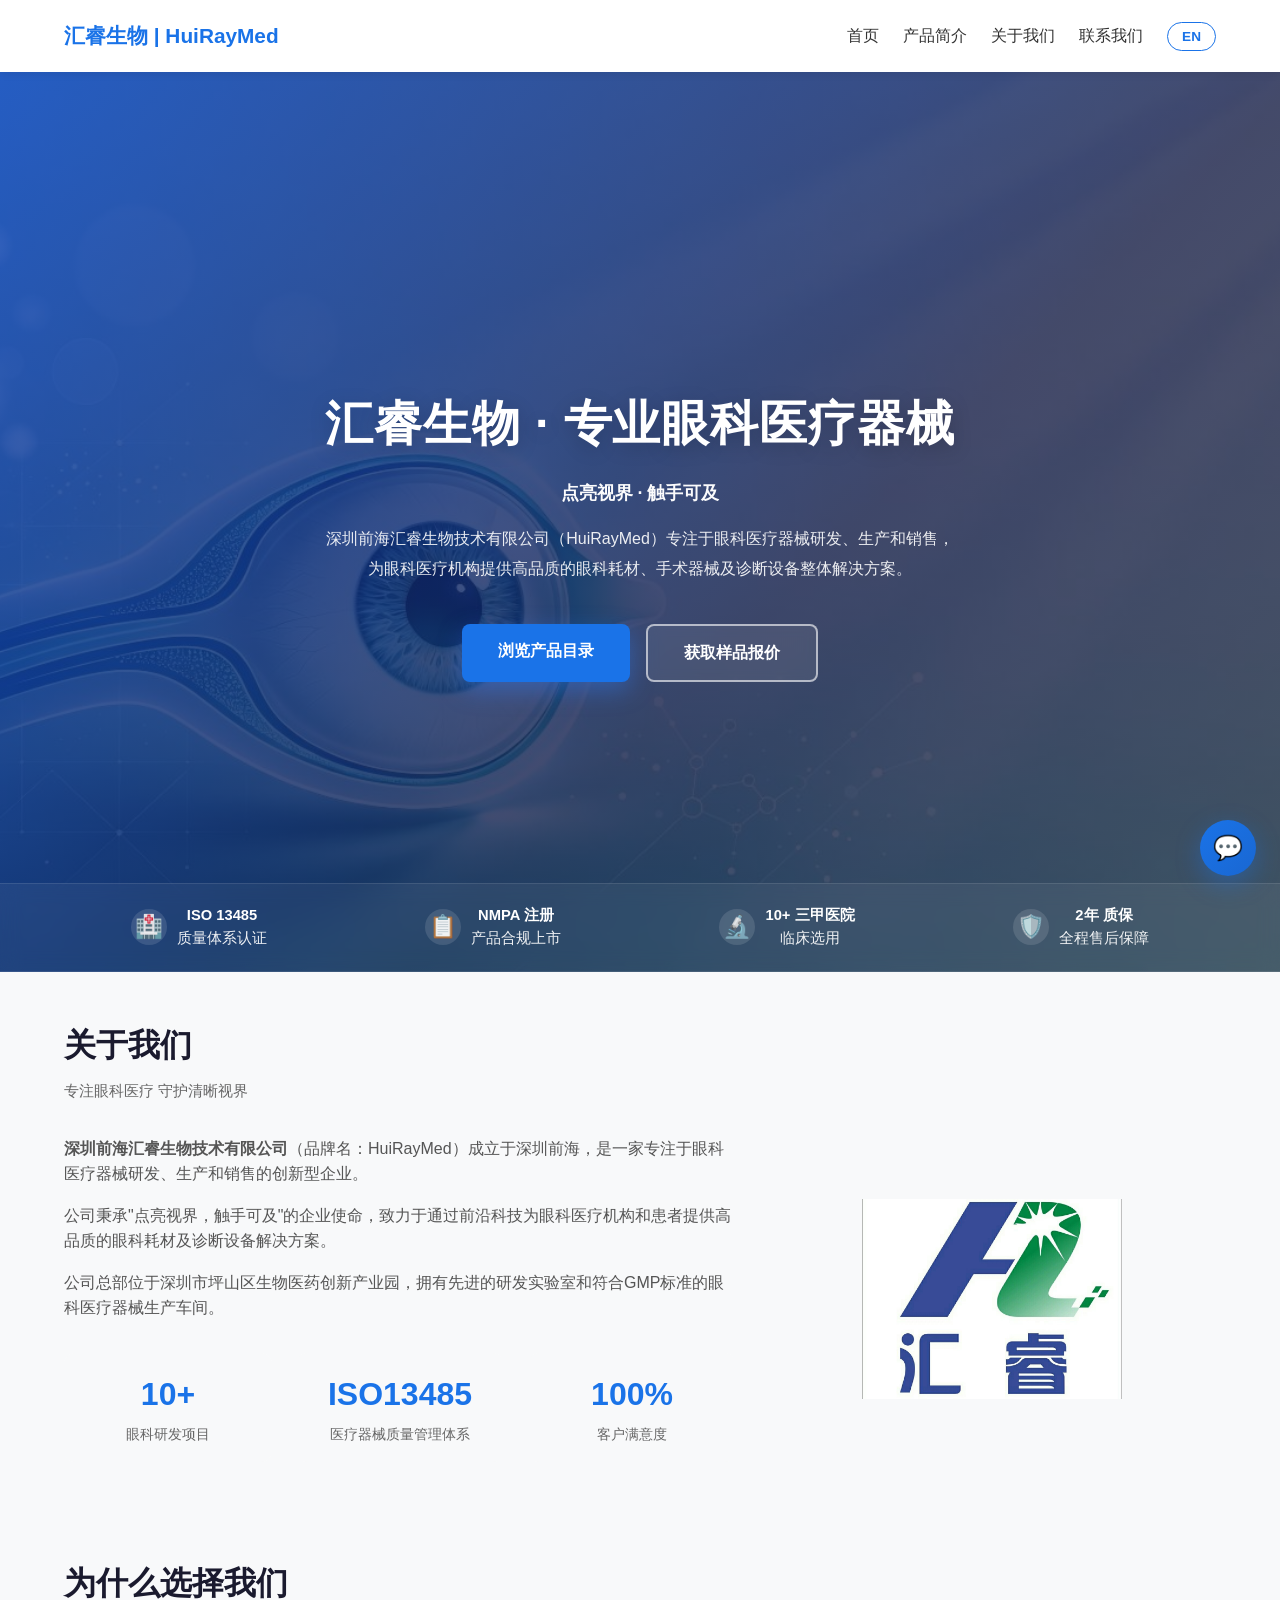
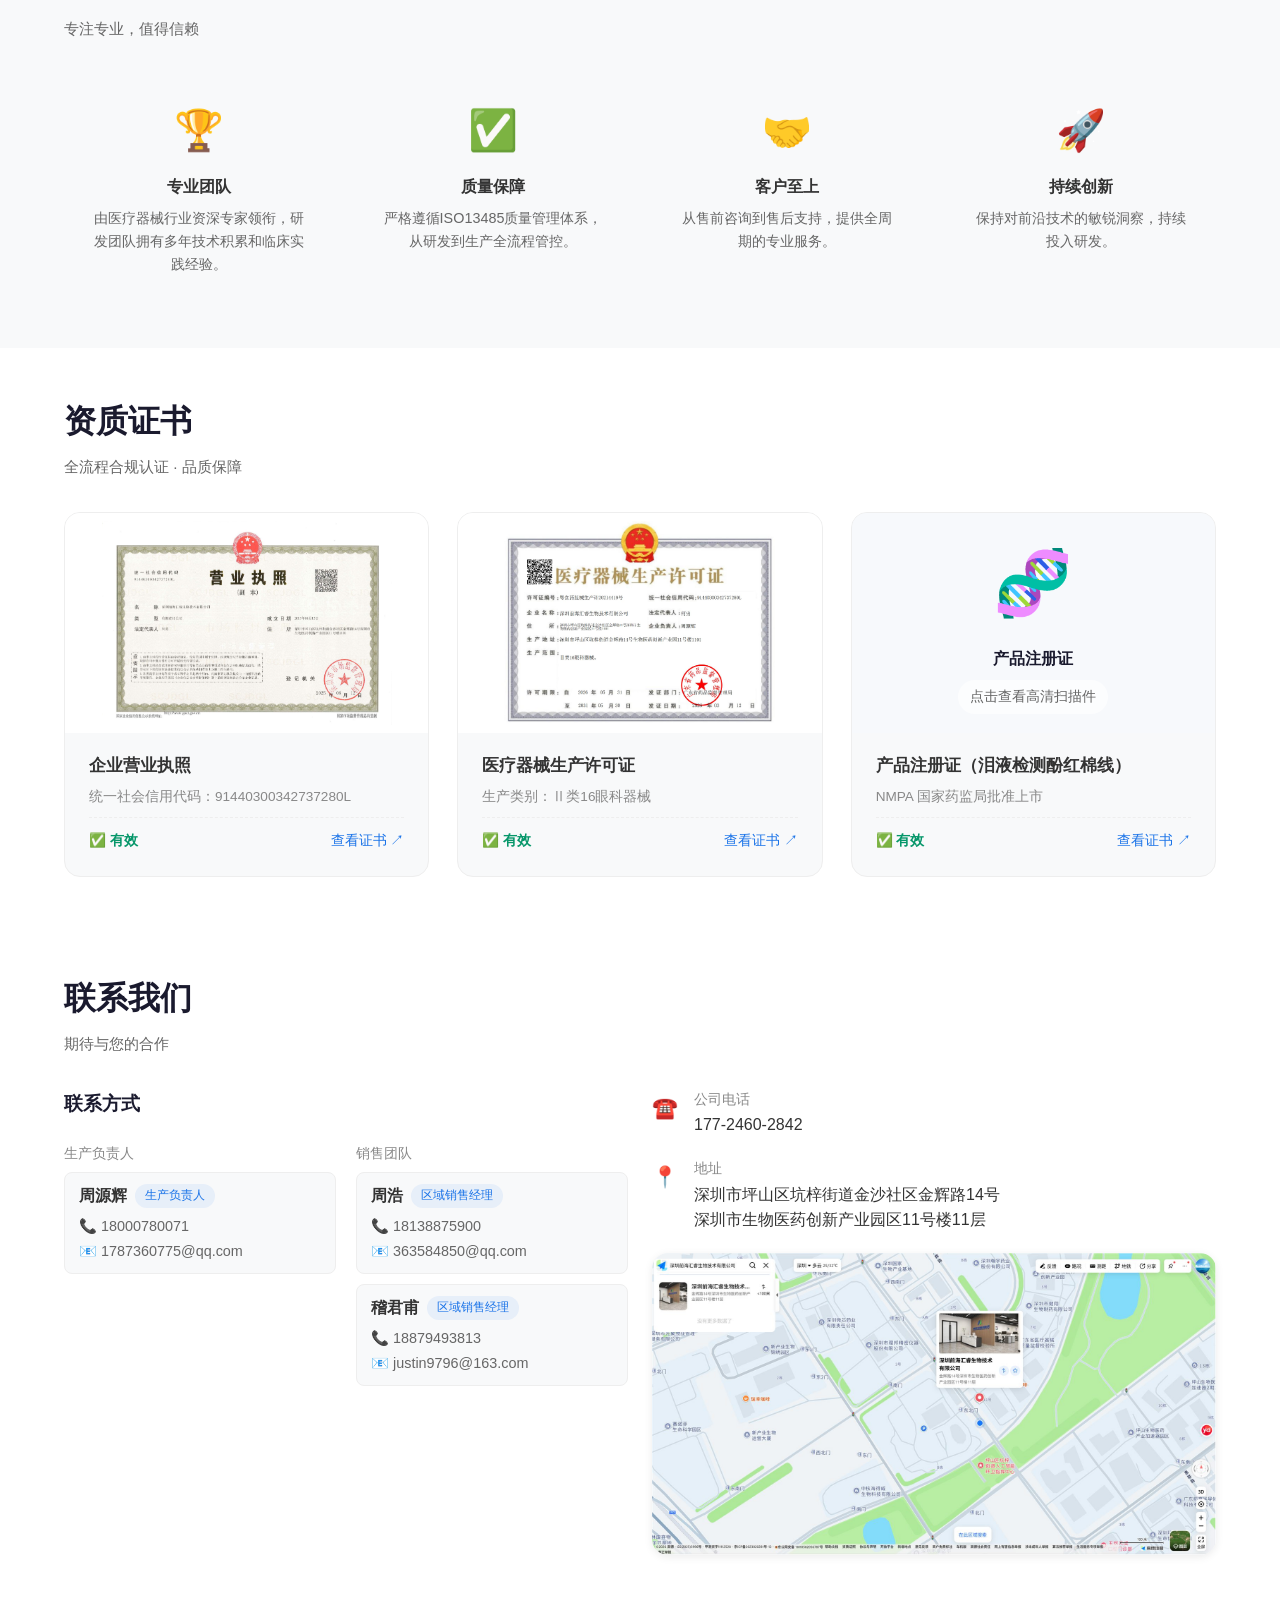
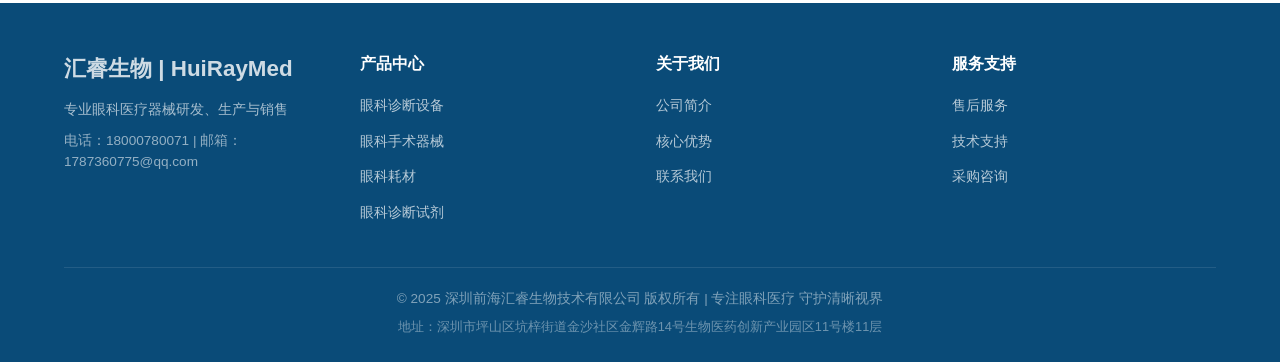
==== index.html @ b02ea342 "security: 资质证书扫描件加防伪水印 - 营业执照、医疗器械生产许可证 JPG 加平铺水印「仅供核验 · huiraymed.com · 再次复印无效」 - 产品注册证 PDF 两页加同样水印" ====
<!DOCTYPE html>
<html lang="zh-CN">
<head>
    <meta charset="UTF-8">
    <meta name="viewport" content="width=device-width, initial-scale=1.0">
    <title>汇睿生物 - 深圳前海汇睿生物技术有限公司 | 眼科医疗器械 | HuiRayMed</title>
    <meta name="description" content="深圳前海汇睿生物技术有限公司（HuiRayMed）专注于眼科医疗器械研发、生产和销售，提供高品质眼科耗材及诊断设备，点亮视界，触手可及。">
    <meta name="keywords" content="汇睿生物,HuiRayMed,眼科医疗器械,眼科耗材,深圳医疗器械,眼科诊断设备,眼科手术器械">
    <meta name="author" content="深圳前海汇睿生物技术有限公司">
    <link rel="canonical" href="https://www.huiraymed.com">
    <link rel="alternate" hreflang="zh" href="https://www.huiraymed.com/">
    <link rel="alternate" hreflang="en" href="https://www.huiraymed.com/?lang=en">
    <link rel="alternate" hreflang="x-default" href="https://www.huiraymed.com/">
    <link rel="icon" href="data:image/svg+xml,<svg xmlns='http://www.w3.org/2000/svg' viewBox='0 0 100 100'><text y='.9em' font-size='90'>👁️</text></svg>" type="image/svg+xml">
    
    <meta property="og:title" content="汇睿生物 - 深圳前海汇睿生物技术有限公司 | 眼科医疗器械">
    <meta property="og:description" content="深圳前海汇睿生物技术有限公司（HuiRayMed）专注于眼科医疗器械研发、生产和销售，提供高品质眼科耗材及诊断设备。">
    <meta property="og:url" content="https://www.huiraymed.com">
    <meta property="og:type" content="website">
    <meta property="og:site_name" content="汇睿生物">
    
    <script type="application/ld+json">
    {
      "@context": "https://schema.org",
      "@type": "Organization",
      "name": "深圳前海汇睿生物技术有限公司",
      "alternateName": "汇睿生物",
      "url": "https://www.huiraymed.com",
      "logo": "https://www.huiraymed.com/logo.png",
      "description": "专注于眼科医疗器械研发、生产和销售的创新型企业",
      "industry": "医疗器械",
      "contactPoint": {
        "@type": "ContactPoint",
        "telephone": "+86-18000780071",
        "email": "1787360775@qq.com",
        "contactType": "客服",
        "availableLanguage": ["中文", "English"]
      },
      "address": {
        "@type": "PostalAddress",
        "streetAddress": "深圳市坪山区坑梓街道金沙社区金辉路14号",
        "addressLocality": "深圳市坪山区",
        "addressRegion": "广东省",
        "postalCode": "518118",
        "addressCountry": "中国"
      }
    }
    </script>
    
    <link rel="stylesheet" href="style.css?v=p11">
</head>
<body>
<header>
    <nav class="nav container">
        <div class="logo">汇睿生物 | HuiRayMed</div>
        <div class="nav-right">
            <ul class="nav-links" id="navLinks">
                <li><a href="#home" data-i18n="nav.home">首页</a></li>
                <li><a href="products.html" data-i18n="nav.products">产品简介</a></li>
                <li><a href="#about" data-i18n="nav.about">关于我们</a></li>
                <li><a href="#contact" data-i18n="nav.contact">联系我们</a></li>
            </ul>
            <button class="lang-switch" id="langSwitch" type="button" aria-label="Switch language">EN</button>
        </div>
        <button class="hamburger" id="hamburger" aria-label="切换导航菜单" data-i18n-attr="aria-label:nav.toggle" aria-expanded="false">
            <span></span><span></span><span></span>
        </button>
    </nav>
</header>

<section class="hero" id="home">
    <div class="container">
        <h1 data-i18n="hero.title">汇睿生物 · 专业眼科医疗器械</h1>
        <p class="slogan" data-i18n="hero.slogan">点亮视界 · 触手可及</p>
        <p class="subtitle" data-i18n-html="hero.subtitle">深圳前海汇睿生物技术有限公司（HuiRayMed）专注于眼科医疗器械研发、生产和销售，<br>为眼科医疗机构提供高品质的眼科耗材、手术器械及诊断设备整体解决方案。</p>
        <div class="btn-group">
            <a href="products.html" class="btn btn-primary" data-i18n="hero.cta.browse">浏览产品目录</a>
            <a href="#contact" class="btn btn-outline" data-i18n="hero.cta.quote">获取样品报价</a>
        </div>
    </div>
    <div class="trust-bar">
        <div class="container">
            <div class="trust-item"><span class="icon">🏥</span><div><strong>ISO 13485</strong><div data-i18n="trust.iso.label">质量体系认证</div></div></div>
            <div class="trust-item"><span class="icon">📋</span><div><strong data-i18n="trust.nmpa.title">NMPA 注册</strong><div data-i18n="trust.nmpa.label">产品合规上市</div></div></div>
            <div class="trust-item"><span class="icon">🔬</span><div><strong data-i18n="trust.hospital.title">10+ 三甲医院</strong><div data-i18n="trust.hospital.label">临床选用</div></div></div>
            <div class="trust-item"><span class="icon">🛡️</span><div><strong data-i18n="trust.warranty.title">2年 质保</strong><div data-i18n="trust.warranty.label">全程售后保障</div></div></div>
        </div>
    </div>
</section>

<section id="about">
    <div class="container">
        <h2 class="section-title" data-i18n="about.title">关于我们</h2>
        <p class="section-subtitle" data-i18n="about.subtitle">专注眼科医疗 守护清晰视界</p>
        <div class="about-grid">
            <div class="about-text">
                <p data-i18n-html="about.p1"><strong>深圳前海汇睿生物技术有限公司</strong>（品牌名：HuiRayMed）成立于深圳前海，是一家专注于眼科医疗器械研发、生产和销售的创新型企业。</p>
                <p data-i18n="about.p2">公司秉承"点亮视界，触手可及"的企业使命，致力于通过前沿科技为眼科医疗机构和患者提供高品质的眼科耗材及诊断设备解决方案。</p>
                <p data-i18n="about.p3">公司总部位于深圳市坪山区生物医药创新产业园，拥有先进的研发实验室和符合GMP标准的眼科医疗器械生产车间。</p>
                <div class="about-highlights">
                    <div class="item"><div class="num">10+</div><div class="label" data-i18n="about.h1">眼科研发项目</div></div>
                    <div class="item"><div class="num">ISO13485</div><div class="label" data-i18n="about.h2">医疗器械质量管理体系</div></div>
                    <div class="item"><div class="num">100%</div><div class="label" data-i18n="about.h3">客户满意度</div></div>
                </div>
            </div>
            <div class="about-image"><img src="images/brand-trademark.jpg" alt="汇睿生物商标"></div>
        </div>
    </div>
</section>

<section id="why">
    <div class="container">
        <h2 class="section-title" data-i18n="why.title">为什么选择我们</h2>
        <p class="section-subtitle" data-i18n="why.subtitle">专注专业，值得信赖</p>
        <div class="why-grid">
            <div class="why-card"><div class="emoji">🏆</div><h4 data-i18n="why.c1.t">专业团队</h4><p data-i18n="why.c1.d">由医疗器械行业资深专家领衔，研发团队拥有多年技术积累和临床实践经验。</p></div>
            <div class="why-card"><div class="emoji">✅</div><h4 data-i18n="why.c2.t">质量保障</h4><p data-i18n="why.c2.d">严格遵循ISO13485质量管理体系，从研发到生产全流程管控。</p></div>
            <div class="why-card"><div class="emoji">🤝</div><h4 data-i18n="why.c3.t">客户至上</h4><p data-i18n="why.c3.d">从售前咨询到售后支持，提供全周期的专业服务。</p></div>
            <div class="why-card"><div class="emoji">🚀</div><h4 data-i18n="why.c4.t">持续创新</h4><p data-i18n="why.c4.d">保持对前沿技术的敏锐洞察，持续投入研发。</p></div>
        </div>
    </div>
</section>

<section id="qualification" class="qualification-section">
    <div class="container">
        <h2 class="section-title" data-i18n="qual.title">资质证书</h2>
        <p class="section-subtitle" data-i18n="qual.subtitle">全流程合规认证 · 品质保障</p>
        <div class="qual-grid" id="qualGrid">
            <div class="qual-card" data-image="images/cert-01-business-license.jpg" data-name="营业执照" data-name-en="Business License" data-no="统一社会信用代码：91440300342737280L" data-date="长期有效">
                <div class="qual-cover">
                    <img src="images/cert-01-business-license.jpg" alt="营业执照扫描件" data-i18n-attr="alt:qual.c1.alt" loading="lazy">
                </div>
                <div class="qual-info">
                    <h4 data-i18n="qual.c1.t">企业营业执照</h4>
                    <div class="qual-no" data-i18n="qual.c1.no">统一社会信用代码：91440300342737280L</div>
                    <div class="qual-meta">
                        <span class="status" data-i18n="qual.status">✅ 有效</span>
                        <span class="preview-btn" data-i18n="qual.preview">查看证书 ↗</span>
                    </div>
                </div>
            </div>

            <div class="qual-card" data-image="images/cert-03-medical-device-license.jpg" data-name="医疗器械生产许可证" data-name-en="Medical Device Production License" data-no="许可证编号：粤深食药监械生产许XXXXXXXX号" data-date="有效期至：2028-XX-XX">
                <div class="qual-cover">
                    <img src="images/cert-03-medical-device-license.jpg" alt="医疗器械生产许可证扫描件" data-i18n-attr="alt:qual.c2.alt" loading="lazy">
                </div>
                <div class="qual-info">
                    <h4 data-i18n="qual.c2.t">医疗器械生产许可证</h4>
                    <div class="qual-no" data-i18n="qual.c2.no">生产类别：Ⅱ类16眼科器械</div>
                    <div class="qual-meta">
                        <span class="status" data-i18n="qual.status">✅ 有效</span>
                        <span class="preview-btn" data-i18n="qual.preview">查看证书 ↗</span>
                    </div>
                </div>
            </div>

            <div class="qual-card" data-image="images/cert-04-product-registration.pdf?v=p12" data-name="医疗器械产品注册证（泪液检测酚红棉线）" data-name-en="Medical Device Product Registration Certificate (Phenol Red Thread for Lacrimal Detection)" data-no="注册证编号：粤械注准202XXXXXXX" data-date="有效期至：2028-XX-XX">
                <div class="qual-cover">
                    <div class="placeholder">
                        <span class="emoji">🧬</span>
                        <div><strong data-i18n="qual.c3.ph">产品注册证</strong></div>
                        <span class="tip" data-i18n="qual.tip">点击查看高清扫描件</span>
                    </div>
                </div>
                <div class="qual-info">
                    <h4 data-i18n="qual.c3.t">产品注册证（泪液检测酚红棉线）</h4>
                    <div class="qual-no" data-i18n="qual.c3.no">NMPA 国家药监局批准上市</div>
                    <div class="qual-meta">
                        <span class="status" data-i18n="qual.status">✅ 有效</span>
                        <span class="preview-btn" data-i18n="qual.preview">查看证书 ↗</span>
                    </div>
                </div>
            </div>

        </div>
    </div>
</section>

<!-- 证书大图预览弹窗 -->
<div class="preview-modal" id="certModal">
    <span class="pm-close" id="certClose">&times;</span>
    <div class="pm-nav pm-prev" id="certPrev">‹</div>
    <div class="pm-nav pm-next" id="certNext">›</div>
    <div class="pm-content">
        <div class="pm-title" id="certTitle" data-i18n="cm.title">资质证书预览</div>
        <div class="pm-image-wrap">
            <img id="certImg" src="" alt="" style="display:none">
            <iframe id="certIframe" src="" style="display:none"></iframe>
            <div class="pm-placeholder" id="certPlaceholder">
                <span class="ph-emoji">📷</span>
                <p><strong data-i18n="cm.noimg">暂无高清扫描件</strong></p>
                <p style="font-size:0.95rem" data-i18n="cm.contact">请联系我们获取完整电子版资质文件</p>
                <span class="ph-tip" data-i18n="cm.phone">📞 180-0078-0071 周经理</span>
            </div>
        </div>
        <div class="pm-counter" id="certCounter">1 / 3</div>
    </div>
</div>

<section id="contact" class="section-alt">
    <div class="container">
        <h2 class="section-title" data-i18n="contact.title">联系我们</h2>
        <p class="section-subtitle" data-i18n="contact.subtitle">期待与您的合作</p>
        <div class="contact-grid">
            <div class="contact-people">
                <h3 data-i18n="contact.info">联系方式</h3>
                <div class="people-groups">
                    <div class="people-group">
                        <div class="group-label" data-i18n="contact.production.lbl">生产负责人</div>
                        <div class="person-list">
                            <div class="person-card">
                                <div class="p-head"><span class="p-name" data-i18n="contact.person.val">周源辉</span><span class="p-pos" data-i18n="contact.production.lbl">生产负责人</span></div>
                                <div class="p-lines"><a href="tel:18000780071">📞 18000780071</a><a href="mailto:1787360775@qq.com">📧 1787360775@qq.com</a></div>
                            </div>
                        </div>
                    </div>
                    <div class="people-group">
                        <div class="group-label" data-i18n="contact.sales.lbl">销售团队</div>
                        <div class="person-list">
                            <div class="person-card">
                                <div class="p-head"><span class="p-name" data-i18n="contact.person2.name">周浩</span><span class="p-pos" data-i18n="contact.person2.pos">区域销售经理</span></div>
                                <div class="p-lines"><a href="tel:18138875900">📞 18138875900</a><a href="mailto:363584850@qq.com">📧 363584850@qq.com</a></div>
                            </div>
                            <div class="person-card">
                                <div class="p-head"><span class="p-name" data-i18n="contact.person3.name">稽君甫</span><span class="p-pos" data-i18n="contact.person3.pos">区域销售经理</span></div>
                                <div class="p-lines"><a href="tel:18879493813">📞 18879493813</a><a href="mailto:justin9796@163.com">📧 justin9796@163.com</a></div>
                            </div>
                        </div>
                    </div>
                </div>
            </div>
            <div class="contact-side">
                <div class="item"><div class="icon">☎️</div><div><div class="label" data-i18n="contact.company.lbl">公司电话</div><div class="value"><a href="tel:17724602842">177-2460-2842</a></div></div></div>
                <div class="item"><div class="icon">📍</div><div><div class="label" data-i18n="contact.addr.lbl">地址</div><div class="value" data-i18n-html="contact.addr.val">深圳市坪山区坑梓街道金沙社区金辉路14号<br>深圳市生物医药创新产业园区11号楼11层</div></div></div>
            <div class="contact-map">
                <a href="https://uri.amap.com/search?keyword=深圳前海汇睿生物技术有限公司" target="_blank" rel="noopener noreferrer" class="contact-map-link">
                    <img src="images/contact-map.jpg" alt="公司位置地图（高德地图）" data-i18n-attr="alt:contact.map.alt" loading="lazy">
                </a>
            </div>
            </div>
        </div>
    </div>
</section>

<footer>
    <div class="container">
        <div class="footer-content">
            <div class="footer-brand">
                <div class="brand">汇睿生物 | HuiRayMed</div>
                <p data-i18n="footer.desc">专业眼科医疗器械研发、生产与销售</p>
                <p class="contact-info" data-i18n="footer.contact">电话：18000780071 | 邮箱：1787360775@qq.com</p>
            </div>
            <div class="footer-links">
                <h4 data-i18n="footer.p.t">产品中心</h4>
                <ul>
                    <li><a href="products.html" data-i18n="footer.p.diag">眼科诊断设备</a></li>
                    <li><a href="products.html" data-i18n="footer.p.surg">眼科手术器械</a></li>
                    <li><a href="products.html" data-i18n="footer.p.cons">眼科耗材</a></li>
                    <li><a href="products.html" data-i18n="footer.p.reag">眼科诊断试剂</a></li>
                </ul>
            </div>
            <div class="footer-links">
                <h4 data-i18n="footer.a.t">关于我们</h4>
                <ul>
                    <li><a href="#about" data-i18n="footer.a.comp">公司简介</a></li>
                    <li><a href="#why" data-i18n="footer.a.adv">核心优势</a></li>
                    <li><a href="#contact" data-i18n="footer.a.cont">联系我们</a></li>
                </ul>
            </div>
            <div class="footer-links">
                <h4 data-i18n="footer.s.t">服务支持</h4>
                <ul>
                    <li><a href="#contact" data-i18n="footer.s.after">售后服务</a></li>
                    <li><a href="#contact" data-i18n="footer.s.tech">技术支持</a></li>
                    <li><a href="#contact" data-i18n="footer.s.purch">采购咨询</a></li>
                </ul>
            </div>
        </div>
        <div class="footer-bottom">
            <p class="copy" data-i18n="footer.copy">&copy; 2025 深圳前海汇睿生物技术有限公司 版权所有 | 专注眼科医疗 守护清晰视界</p>
            <p class="address" data-i18n="footer.addr">地址：深圳市坪山区坑梓街道金沙社区金辉路14号生物医药创新产业园区11号楼11层</p>
        </div>
    </div>
</footer>

<!-- 浮动在线留言窗口 -->
<button class="chat-fab" id="chatFab" type="button" aria-label="在线留言" data-i18n-attr="aria-label:contact.form.title">
    <span aria-hidden="true">💬</span>
</button>
<div class="chat-window" id="chatWindow" role="dialog" aria-label="在线留言" data-i18n-attr="aria-label:contact.form.title">
    <div class="chat-header" id="chatHeader">
        <span class="chat-grip" aria-hidden="true">⠿</span>
        <h3 data-i18n="contact.form.title">在线留言</h3>
        <button class="chat-close" id="chatClose" type="button" aria-label="关闭" data-i18n-attr="aria-label:chat.close">×</button>
    </div>
    <div class="chat-body">
        <form id="contactForm" action="mailto:1787360775@qq.com" method="post" enctype="text/plain">
            <div class="form-group">
                <input type="text" name="name" placeholder="您的姓名" data-i18n-attr="placeholder:contact.form.name" required>
            </div>
            <div class="form-group">
                <input type="tel" name="phone" placeholder="联系电话" data-i18n-attr="placeholder:contact.form.phone" required>
            </div>
            <div class="form-group">
                <input type="email" name="email" placeholder="电子邮箱" data-i18n-attr="placeholder:contact.form.email">
            </div>
            <div class="form-group">
                <input type="text" name="company" placeholder="公司名称" data-i18n-attr="placeholder:contact.form.company">
            </div>
            <div class="form-group">
                <textarea name="message" placeholder="留言内容" data-i18n-attr="placeholder:contact.form.msg" rows="4" required></textarea>
            </div>
            <button type="submit" class="btn btn-primary" data-i18n="contact.form.submit">提交留言</button>
        </form>
        <div id="formTip" class="form-tip" style="margin-top:16px;padding:12px 16px;border-radius:8px;background:#e3f2fd;color:#1565c0;display:none" data-i18n="contact.form.tip">
            💡 提交后请在邮件客户端中点击"发送"完成留言
        </div>
    </div>
</div>

<script src="script.js?v=p12"></script>
</body>
</html>
---- style.css ----
:root {
    --primary-color: #1a73e8;
    --primary-hover: #1557b0;
    --secondary-color: #667eea;
    --accent-color: #764ba2;
    --text-primary: #1a1a2e;
    --text-secondary: #333;
    --text-muted: #555;
    --text-light: #666;
    --text-faint: #888;
    --bg-primary: #f8f9fa;
    --bg-secondary: #fff;
    --border-color: #eee;
    --shadow-sm: 0 2px 8px rgba(0, 0, 0, 0.08);
    --shadow-md: 0 2px 12px rgba(0, 0, 0, 0.06);
    --shadow-lg: 0 8px 24px rgba(0, 0, 0, 0.12);
    --radius-sm: 8px;
    --radius-md: 12px;
    --radius-lg: 16px;
    --r-full: 9999px;
    --ease-out: cubic-bezier(.16,1,.3,1);
    --tr-base: 300ms var(--ease-out);
}

*, *::before, *::after {
    box-sizing: border-box;
    margin: 0;
    padding: 0;
}

html {
    scroll-behavior: smooth;
}

:focus-visible {
    outline: 2px solid var(--primary-color);
    outline-offset: 2px;
}

:focus:not(:focus-visible) {
    outline: none;
}

body {
    font-family: -apple-system, BlinkMacSystemFont, "Segoe UI", "PingFang SC", "Microsoft YaHei", sans-serif;
    color: var(--text-primary);
    background: var(--bg-primary);
    line-height: 1.6;
    padding-top: 72px;
}

a {
    text-decoration: none;
    color: inherit;
}

.container {
    max-width: 1200px;
    margin: 0 auto;
    padding: 0 24px;
}

.btn {
    display: inline-block;
    padding: 12px 24px;
    border-radius: var(--radius-sm);
    font-weight: 500;
    transition: all 0.3s;
    text-align: center;
}

.btn-primary {
    background: var(--primary-color);
    color: #fff;
}

.btn-primary:hover {
    background: var(--primary-hover);
}

.btn-outline {
    border: 2px solid var(--primary-color);
    color: var(--primary-color);
}

.btn-outline:hover {
    background: var(--primary-color);
    color: #fff;
}

.section-title {
    font-size: 2rem;
    margin-bottom: 8px;
}

.section-subtitle {
    color: var(--text-light);
    font-size: 0.95rem;
    margin-bottom: 32px;
}

header {
    position: fixed;
    top: 0;
    left: 0;
    right: 0;
    background: var(--bg-secondary);
    box-shadow: var(--shadow-sm);
    z-index: 100;
}

.nav {
    display: flex;
    justify-content: space-between;
    align-items: center;
    height: 72px;
}

.logo {
    font-size: 1.3rem;
    font-weight: 700;
    color: var(--primary-color);
}

.nav-links {
    display: flex;
    list-style: none;
    gap: 24px;
}

.nav-links a {
    color: var(--text-secondary);
    font-weight: 500;
}

.nav-links a:hover {
    color: var(--primary-color);
}

.hamburger {
    display: none;
    flex-direction: column;
    gap: 4px;
    padding: 8px;
    background: transparent;
    border: none;
    cursor: pointer;
}

.hamburger span {
    width: 24px;
    height: 2px;
    background: var(--text-secondary);
}

.nav-right {
    display: flex;
    align-items: center;
    gap: 24px;
}

.lang-switch {
    background: transparent;
    border: 1.5px solid var(--primary-color);
    color: var(--primary-color);
    padding: 6px 14px;
    border-radius: var(--r-full);
    font-size: 0.85rem;
    font-weight: 600;
    cursor: pointer;
    transition: all var(--tr-base);
    white-space: nowrap;
}

.lang-switch:hover {
    background: var(--primary-color);
    color: #fff;
}

.hero {
    position: relative;
    min-height: 100vh;
    display: flex;
    align-items: center;
    justify-content: center;
    text-align: center;
    padding-top: 72px;
    background: url('products/HR-background.jpg');
    background-size: cover;
    background-position: center;
    background-repeat: no-repeat;
}

.hero::before {
    content: '';
    position: absolute;
    inset: 0;
    background: linear-gradient(135deg, rgba(19, 79, 191, 0.88) 0%, rgba(15, 23, 66, 0.78) 60%, rgba(15, 23, 42, 0.7) 100%);
    z-index: 1;
}

.hero > .container {
    position: relative;
    z-index: 2;
}

.hero h1 {
    font-size: clamp(2rem, 4vw, 3rem);
    font-weight: 800;
    letter-spacing: 0.02em;
    color: #fff;
    margin-bottom: 16px;
    text-shadow: 0 4px 20px rgba(0, 0, 0, 0.18);
}

.hero .slogan {
    font-size: clamp(1rem, 1.4vw, 1.2rem);
    font-weight: 600;
    color: rgba(255, 255, 255, 0.98);
    margin-bottom: 16px;
}

.hero .subtitle {
    color: rgba(255, 255, 255, 0.9);
    margin-bottom: 40px;
    line-height: 1.9;
}

.hero .btn-group {
    display: flex;
    gap: 16px;
    justify-content: center;
}

.hero .btn {
    padding: 14px 36px;
    font-weight: 600;
    border-radius: var(--radius-sm);
}

.hero .btn-primary {
    background: var(--primary-color);
    color: #fff;
    box-shadow: 0 8px 24px rgba(46, 127, 255, 0.4);
    transition: all var(--tr-base);
}

.hero .btn-primary:hover {
    background: #fff;
    color: var(--primary-color);
    transform: translateY(-2px);
    box-shadow: 0 12px 32px rgba(255, 255, 255, 0.25);
}

.hero .btn-outline {
    border: 2px solid rgba(255, 255, 255, 0.6);
    color: #fff;
    background: rgba(255, 255, 255, 0.08);
    backdrop-filter: blur(6px);
    transition: all var(--tr-base);
}

.hero .btn-outline:hover {
    background: rgba(255, 255, 255, 0.2);
    border-color: #fff;
    transform: translateY(-2px);
}

/* 信任徽标条 */
.trust-bar {
    width: 100%;
    background: rgba(255, 255, 255, 0.06);
    backdrop-filter: blur(10px);
    border-top: 1px solid rgba(255, 255, 255, 0.1);
    border-bottom: 1px solid rgba(255, 255, 255, 0.1);
    padding: 20px 0;
    position: absolute;
    bottom: 0;
    left: 0;
    z-index: 3;
}

.trust-bar .container {
    display: grid;
    grid-template-columns: repeat(4, 1fr);
    gap: 24px;
}

.trust-item {
    display: flex;
    align-items: center;
    justify-content: center;
    gap: 10px;
    color: rgba(255, 255, 255, 0.92);
    font-size: 0.92rem;
    font-weight: 500;
}

.trust-item .icon {
    font-size: 1.4rem;
    line-height: 1;
    display: inline-flex;
    align-items: center;
    justify-content: center;
    width: 36px;
    height: 36px;
    border-radius: var(--r-full);
    background: rgba(255, 255, 255, 0.12);
}

.trust-item strong {
    font-weight: 700;
    color: #fff;
}

@media (max-width: 991.98px) {
    .trust-bar {
        position: static;
        margin-top: 48px;
    }
    .trust-bar .container {
        grid-template-columns: repeat(2, 1fr);
    }
}

@media (max-width: 479.98px) {
    .trust-bar .container {
        grid-template-columns: 1fr;
        gap: 12px;
    }
    .trust-item {
        justify-content: flex-start;
    }
}

section {
    padding: 48px 0;
    scroll-margin-top: 72px;
}

.section-alt {
    background: var(--bg-secondary);
}

.about-grid {
    display: grid;
    grid-template-columns: 1.2fr 0.8fr;
    gap: 32px;
    align-items: center;
}

.about-text p {
    margin-bottom: 16px;
    color: var(--text-muted);
}

.about-highlights {
    display: grid;
    grid-template-columns: repeat(3, 1fr);
    gap: 24px;
    margin-top: 32px;
}

.about-highlights .item {
    text-align: center;
    padding: 16px;
    background: var(--bg-primary);
    border-radius: var(--radius-md);
}

.about-highlights .num {
    font-size: 2rem;
    font-weight: 700;
    color: var(--primary-color);
}

.about-highlights .label {
    font-size: 0.85rem;
    color: var(--text-light);
    margin-top: 4px;
}

.about-image {
    display: flex;
    align-items: center;
    justify-content: center;
}

.about-image img {
    max-width: 100%;
    max-height: 200px;
    object-fit: contain;
}

.products-grid {
    display: grid;
    grid-template-columns: repeat(4, 1fr);
    gap: 24px;
}

.product-card {
    background: var(--bg-secondary);
    padding: 24px;
    border-radius: var(--radius-md);
    box-shadow: var(--shadow-md);
    text-align: center;
    transition: all 0.3s ease;
}

.product-card .product-image {
    position: relative;
    width: 100%;
    aspect-ratio: 4 / 3;
    background: linear-gradient(135deg, #eaf2ff 0%, #f6f9ff 100%);
    border-radius: var(--radius-sm);
    overflow: hidden;
    margin-bottom: 20px;
    cursor: pointer;
    display: flex;
    align-items: center;
    justify-content: center;
    font-size: 4rem;
    color: rgba(26, 115, 232, 0.55);
}
.product-card .product-image img {
    position: absolute;
    inset: 0;
    width: 100%;
    height: 100%;
    object-fit: cover;
    display: block;
    transition: transform 0.5s var(--ease-out);
}
.product-card .product-image:hover img {
    transform: scale(1.06);
}
.product-card .product-image .img-fallback {
    position: absolute;
    inset: 0;
    display: flex;
    align-items: center;
    justify-content: center;
}
.product-card .product-image .zoom-hint {
    position: absolute;
    left: 0;
    right: 0;
    bottom: 0;
    padding: 10px 14px;
    font-size: 0.85rem;
    color: #fff;
    background: linear-gradient(0deg, rgba(0,0,0,0.55), rgba(0,0,0,0));
    text-align: center;
    transform: translateY(20%);
    opacity: 0;
    transition: all var(--tr-base);
}
.product-card .product-image:hover .zoom-hint {
    transform: translateY(0);
    opacity: 1;
}

.product-card .icon {
    font-size: 3rem;
    margin-bottom: 16px;
}

.product-card h3 {
    margin-bottom: 8px;
    color: var(--text-secondary);
}

.product-card p {
    font-size: 0.9rem;
    color: var(--text-light);
}

.product-link {
    text-decoration: none;
    color: inherit;
    display: block;
}

.product-link:hover .product-card {
    transform: translateY(-4px);
    box-shadow: var(--shadow-lg);
}

.why-grid {
    display: grid;
    grid-template-columns: repeat(4, 1fr);
    gap: 24px;
}

.why-card {
    text-align: center;
    padding: 24px;
}

.why-card .emoji {
    font-size: 2.5rem;
    margin-bottom: 12px;
}

.why-card h4 {
    margin-bottom: 8px;
    color: var(--text-secondary);
}

.why-card p {
    font-size: 0.9rem;
    color: var(--text-light);
}

.contact-grid {
    display: grid;
    grid-template-columns: 1fr 1fr;
    gap: 24px;
    align-items: flex-start;
}

.contact-people h3 {
    margin-bottom: 24px;
}

.contact-side .item {
    display: flex;
    gap: 16px;
    margin-bottom: 20px;
    align-items: flex-start;
}

.contact-side .item .label {
    font-size: 0.85rem;
    color: var(--text-faint);
    margin-bottom: 2px;
}

.contact-side .item .value {
    font-size: 1rem;
    color: var(--text-secondary);
}

.contact-side .item .icon {
    font-size: 1.3rem;
    flex-shrink: 0;
    margin-top: 2px;
}

/* 人员分组（生产负责人 / 销售团队） */
.people-groups {
    display: grid;
    grid-template-columns: 1fr 1fr;
    gap: 20px;
}

.group-label {
    font-size: 0.85rem;
    color: var(--text-faint);
}
.person-list {
    display: flex;
    flex-direction: column;
    gap: 10px;
    margin-top: 8px;
}

.person-card {
    background: var(--bg-primary);
    border: 1px solid var(--border-color);
    border-radius: var(--radius-sm);
    padding: 10px 14px;
}

.person-card .p-head {
    display: flex;
    align-items: center;
    gap: 8px;
    flex-wrap: wrap;
}

.person-card .p-name {
    font-weight: 600;
    color: var(--text-secondary);
}

.person-card .p-pos {
    font-size: 0.78rem;
    color: var(--primary-color);
    background: rgba(26, 115, 232, 0.08);
    padding: 2px 10px;
    border-radius: var(--r-full);
}

.person-card .p-lines {
    display: flex;
    flex-direction: column;
    gap: 2px;
    margin-top: 6px;
    font-size: 0.9rem;
}

.person-card .p-lines a {
    color: var(--text-light);
    transition: color 0.3s;
}

.person-card .p-lines a:hover {
    color: var(--primary-color);
}

.contact-map {
    border-radius: var(--radius-lg);
    overflow: hidden;
    cursor: pointer;
    box-shadow: var(--shadow-sm);
    transition: transform 0.3s ease, box-shadow 0.3s ease;
}

.contact-map:hover {
    transform: scale(1.02);
    box-shadow: var(--shadow-md);
}

.contact-map a {
    display: block;
    width: 100%;
    height: 100%;
    text-decoration: none;
}

.contact-map img {
    display: block;
    width: 100%;
    height: 100%;
    object-fit: cover;
}

.contact-map-link {
    text-decoration: none;
    color: inherit;
}

footer {
    background: #0a4b78;
    color: rgba(255, 255, 255, 0.8);
    padding: 48px 0 24px;
    text-align: left;
}

footer .footer-content {
    display: grid !important;
    grid-template-columns: repeat(4, 1fr) !important;
    gap: 32px;
    margin-bottom: 32px;
    text-align: left !important;
}

footer .footer-brand .brand {
    font-size: 1.4rem;
    font-weight: 700;
    margin-bottom: 12px;
}

footer .footer-brand p {
    font-size: 0.9rem;
    margin-bottom: 8px;
    opacity: 0.8;
}

footer .footer-brand .contact-info {
    font-size: 0.85rem;
    opacity: 0.7;
}

footer .footer-links h4 {
    font-size: 1rem;
    margin-bottom: 16px;
    color: #fff;
}

footer .footer-links ul {
    list-style: none;
    padding: 0;
    margin: 0;
}

footer .footer-links li {
    margin-bottom: 10px;
}

footer .footer-links a {
    color: rgba(255, 255, 255, 0.7);
    font-size: 0.9rem;
    transition: color 0.3s;
}

footer .footer-links a:hover {
    color: #fff;
}

footer .footer-bottom {
    border-top: 1px solid rgba(255, 255, 255, 0.1);
    padding-top: 20px;
    text-align: center;
}

footer .footer-bottom .copy {
    font-size: 0.85rem;
    opacity: 0.6;
    margin-bottom: 8px;
}

footer .footer-bottom .address {
    font-size: 0.8rem;
    opacity: 0.5;
}

/* ========== 浮动在线留言窗口 ========== */
.chat-fab {
    position: fixed;
    right: 24px;
    bottom: 24px;
    width: 56px;
    height: 56px;
    border: none;
    border-radius: var(--r-full);
    background: linear-gradient(135deg, var(--primary-color) 0%, #1967d2 100%);
    color: #fff;
    font-size: 1.5rem;
    cursor: pointer;
    z-index: 9000;
    box-shadow: 0 8px 24px rgba(26, 115, 232, 0.4);
    display: flex;
    align-items: center;
    justify-content: center;
    transition: all var(--tr-base);
}

.chat-fab:hover {
    transform: translateY(-3px) scale(1.06);
    box-shadow: 0 12px 28px rgba(26, 115, 232, 0.5);
}

.chat-fab.hidden {
    opacity: 0;
    transform: scale(0.4);
    pointer-events: none;
}

.chat-window {
    position: fixed;
    right: 24px;
    bottom: 24px;
    width: 360px;
    max-width: calc(100vw - 32px);
    max-height: min(78vh, 620px);
    background: var(--bg-secondary);
    border-radius: var(--radius-lg);
    box-shadow: 0 24px 64px rgba(0, 0, 0, 0.28);
    z-index: 9000;
    overflow: hidden;
    display: none;
    flex-direction: column;
}

.chat-window.open {
    display: flex;
    animation: chatIn 0.28s var(--ease-out);
}

@keyframes chatIn {
    from { opacity: 0; transform: translateY(16px) scale(0.96); }
    to { opacity: 1; transform: translateY(0) scale(1); }
}

.chat-window.dragging {
    animation: none;
    box-shadow: 0 32px 72px rgba(0, 0, 0, 0.34);
}

.chat-header {
    display: flex;
    align-items: center;
    gap: 10px;
    padding: 14px 16px;
    background: linear-gradient(135deg, var(--primary-color) 0%, #1967d2 100%);
    color: #fff;
    cursor: move;
    user-select: none;
    touch-action: none;
    flex-shrink: 0;
}

.chat-header .chat-grip {
    opacity: 0.6;
    font-size: 0.95rem;
    letter-spacing: -1px;
}

.chat-header h3 {
    flex: 1;
    font-size: 1rem;
    font-weight: 600;
}

.chat-close {
    width: 28px;
    height: 28px;
    flex-shrink: 0;
    border: none;
    border-radius: var(--r-full);
    background: rgba(255, 255, 255, 0.16);
    color: #fff;
    font-size: 1.1rem;
    line-height: 1;
    cursor: pointer;
    transition: background var(--tr-base);
}

.chat-close:hover {
    background: rgba(255, 255, 255, 0.32);
}

.chat-body {
    padding: 18px 18px 20px;
    overflow-y: auto;
}

.chat-body .form-group {
    margin-bottom: 14px;
}

.chat-body input,
.chat-body textarea {
    width: 100%;
    padding: 10px 14px;
    border: 1px solid var(--border-color);
    border-radius: var(--radius-sm);
    font-size: 0.92rem;
    transition: border-color 0.3s;
}

.chat-body input:focus,
.chat-body textarea:focus {
    border-color: var(--primary-color);
    outline: none;
}

.chat-body textarea {
    resize: vertical;
    min-height: 84px;
}

.chat-body .btn {
    width: 100%;
    border: none;
    cursor: pointer;
}

@media (max-width: 575.98px) {
    .chat-fab {
        right: 16px;
        bottom: 16px;
    }
    .chat-window {
        right: 16px;
        bottom: 16px;
    }
    .people-groups {
        grid-template-columns: 1fr;
    }
}

.header-row {
    display: flex;
    justify-content: space-between;
    align-items: center;
    margin-bottom: 32px;
    flex-wrap: wrap;
    gap: 16px;
}

.search-bar {
    display: flex;
    justify-content: flex-end;
    gap: 8px;
}

.search-bar input {
    flex: 1;
    max-width: 280px;
    padding: 10px 14px;
    border: 2px solid var(--border-color);
    border-radius: var(--radius-md);
    font-size: 0.9rem;
    transition: border-color 0.3s;
}

.search-bar input:focus {
    border-color: var(--primary-color);
    outline: none;
}

.search-bar button {
    padding: 10px 16px;
    background: var(--primary-color);
    color: #fff;
    border: none;
    border-radius: var(--radius-md);
    font-size: 1rem;
    cursor: pointer;
    transition: background 0.3s;
}

.search-bar button:hover {
    background: var(--secondary-color);
}

.category-tabs {
    display: flex;
    gap: 12px;
    flex-wrap: wrap;
}

.category-tabs .tab {
    padding: 10px 24px;
    border: 2px solid var(--border-color);
    background: var(--bg-secondary);
    border-radius: 32px;
    cursor: pointer;
    transition: all 0.3s;
    font-size: 0.95rem;
    color: var(--text-secondary);
}

.category-tabs .tab:hover {
    border-color: var(--primary-color);
    color: var(--primary-color);
}

.category-tabs .tab.active {
    background: var(--primary-color);
    border-color: var(--primary-color);
    color: #fff;
}

@media (max-width: 768px) {
    .nav-links {
        display: none;
        flex-direction: column;
        position: absolute;
        top: 72px;
        left: 0;
        right: 0;
        background: var(--bg-secondary);
        padding: 16px 24px;
        border-bottom: 1px solid var(--border-color);
        gap: 16px;
    }

    .nav-links.open {
        display: flex;
    }

    .hamburger {
        display: flex;
    }

    .about-grid,
    .contact-grid {
        grid-template-columns: 1fr;
    }

    .about-highlights {
        grid-template-columns: 1fr;
    }

    .products-grid,
    .why-grid {
        grid-template-columns: repeat(2, 1fr);
    }

    footer .footer-content {
        grid-template-columns: repeat(2, 1fr);
        gap: 24px;
    }

    .category-tabs {
        justify-content: center;
    }

    .category-tabs .tab {
        padding: 8px 16px;
        font-size: 0.85rem;
    }

    .hero .btn-group {
        flex-direction: column;
        align-items: center;
    }

    .btn {
        width: 100%;
        max-width: 280px;
        text-align: center;
    }
}

.toast-container {
    position: fixed;
    top: 100px;
    left: 50%;
    transform: translateX(-50%);
    z-index: 9999;
    display: flex;
    flex-direction: column;
    gap: 12px;
    pointer-events: none;
}

.toast {
    padding: 14px 24px;
    border-radius: 10px;
    color: #fff;
    font-size: 0.95rem;
    box-shadow: 0 8px 24px rgba(0, 0, 0, 0.18);
    display: flex;
    align-items: center;
    gap: 10px;
    min-width: 280px;
    max-width: 480px;
    animation: toastIn 0.35s ease-out;
    pointer-events: auto;
}

.toast.success {
    background: linear-gradient(135deg, #43a047 0%, #2e7d32 100%);
}

.toast.error {
    background: linear-gradient(135deg, #e53935 0%, #c62828 100%);
}

.toast.info {
    background: linear-gradient(135deg, #1976d2 0%, #1565c0 100%);
}

.toast.warning {
    background: linear-gradient(135deg, #fb8c00 0%, #ef6c00 100%);
}

@keyframes toastIn {
    from {
        opacity: 0;
        transform: translateY(-24px);
    }
    to {
        opacity: 1;
        transform: translateY(0);
    }
}

@keyframes toastOut {
    from {
        opacity: 1;
        transform: translateY(0);
    }
    to {
        opacity: 0;
        transform: translateY(-16px);
    }
}

.toast.leaving {
    animation: toastOut 0.3s ease-in forwards;
}

.form-tip {
    line-height: 1.6;
}

/* ========== 资质证书墙 ========== */
.qualification-section {
    background: var(--bg-secondary);
}

.qual-grid {
    display: grid;
    grid-template-columns: repeat(3, 1fr);
    gap: 28px;
}

.qual-card {
    background: var(--bg-primary);
    border-radius: var(--radius-lg);
    overflow: hidden;
    transition: all var(--tr-base);
    cursor: pointer;
    border: 1px solid var(--border-color);
}

.qual-card:hover {
    transform: translateY(-6px);
    box-shadow: 0 20px 48px rgba(26, 115, 232, 0.15);
    border-color: var(--primary-color);
}

.qual-card .qual-cover {
    height: 220px;
    background: #f7f9fc;
    display: flex;
    align-items: center;
    justify-content: center;
    position: relative;
    overflow: hidden;
}

.qual-card .qual-cover .placeholder {
    text-align: center;
    padding: 24px;
}

.qual-card .qual-cover .placeholder .emoji {
    font-size: 4rem;
    display: block;
    margin-bottom: 12px;
}

.qual-card .qual-cover .placeholder .tip {
    color: var(--text-light);
    font-size: 0.85rem;
    background: rgba(255, 255, 255, 0.7);
    padding: 6px 12px;
    border-radius: var(--r-full);
    display: inline-block;
    margin-top: 8px;
}

.qual-card .qual-cover img {
    width: 100%;
    height: 100%;
    object-fit: contain;
    background: #fff;
    padding: 8px;
    transition: transform var(--tr-base);
}

.qual-card:hover .qual-cover img {
    transform: scale(1.04);
}

.qual-card .qual-info {
    padding: 20px 24px 24px;
}

.qual-card .qual-info h4 {
    font-size: 1.05rem;
    color: var(--text-secondary);
    margin-bottom: 6px;
    font-weight: 600;
}

.qual-card .qual-info .qual-no {
    font-size: 0.85rem;
    color: var(--text-faint);
    margin-bottom: 10px;
}

.qual-card .qual-info .qual-meta {
    display: flex;
    justify-content: space-between;
    align-items: center;
    font-size: 0.85rem;
    color: var(--text-light);
    padding-top: 12px;
    border-top: 1px dashed var(--border-color);
}

.qual-card .qual-info .qual-meta .status {
    display: inline-flex;
    align-items: center;
    gap: 4px;
    color: #059669;
    font-weight: 600;
}

.qual-card .qual-info .qual-meta .preview-btn {
    color: var(--primary-color);
    font-weight: 500;
    display: inline-flex;
    align-items: center;
    gap: 4px;
}

/* 通用大图预览弹窗（证书+产品共用） */
.preview-modal {
    display: none;
    position: fixed;
    inset: 0;
    background: rgba(10, 15, 30, 0.92);
    z-index: 10000;
    justify-content: center;
    align-items: center;
    padding: 24px;
    backdrop-filter: blur(8px);
}

.preview-modal.active {
    display: flex;
}

.preview-modal .pm-close {
    position: absolute;
    top: 24px;
    right: 28px;
    font-size: 2.2rem;
    color: #fff;
    cursor: pointer;
    line-height: 1;
    opacity: 0.8;
    transition: opacity var(--tr-base);
}

.preview-modal .pm-close:hover {
    opacity: 1;
}

.preview-modal .pm-nav {
    position: absolute;
    top: 50%;
    transform: translateY(-50%);
    width: 48px;
    height: 48px;
    border-radius: var(--r-full);
    background: rgba(255, 255, 255, 0.1);
    color: #fff;
    font-size: 1.4rem;
    display: inline-flex;
    align-items: center;
    justify-content: center;
    cursor: pointer;
    transition: all var(--tr-base);
    user-select: none;
}

.preview-modal .pm-nav:hover {
    background: rgba(255, 255, 255, 0.22);
}

.preview-modal .pm-prev { left: 24px; }
.preview-modal .pm-next { right: 24px; }

.preview-modal .pm-content {
    max-width: 1100px;
    width: 100%;
    max-height: 90vh;
    display: flex;
    flex-direction: column;
    gap: 16px;
}

.preview-modal .pm-title {
    color: #fff;
    font-size: 1.2rem;
    font-weight: 600;
    text-align: center;
}

.preview-modal .pm-image-wrap {
    background: #fff;
    border-radius: var(--radius-md);
    overflow: hidden;
    flex: 1;
    display: flex;
    align-items: center;
    justify-content: center;
    min-height: 400px;
    position: relative;
}

.preview-modal .pm-image-wrap img {
    max-width: 100%;
    max-height: 75vh;
    object-fit: contain;
    display: block;
}

.preview-modal .pm-image-wrap iframe {
    width: 100%;
    height: 75vh;
    border: 0;
    background: #f6f8fa;
    display: block;
}

.preview-modal .pm-image-wrap .pm-placeholder {
    padding: 80px 60px;
    text-align: center;
    color: var(--text-light);
}

.preview-modal .pm-image-wrap .pm-placeholder .ph-emoji {
    font-size: 6rem;
    display: block;
    margin-bottom: 20px;
}

.preview-modal .pm-image-wrap .pm-placeholder p {
    font-size: 1.1rem;
    margin-bottom: 8px;
    color: var(--text-secondary);
}

.preview-modal .pm-image-wrap .pm-placeholder .ph-tip {
    background: var(--primary-color);
    color: #fff;
    display: inline-block;
    padding: 8px 20px;
    border-radius: var(--r-full);
    margin-top: 20px;
    font-size: 0.9rem;
}

.preview-modal .pm-counter {
    color: rgba(255, 255, 255, 0.6);
    font-size: 0.9rem;
    text-align: center;
}

@media (max-width: 991.98px) {
    .qual-grid { grid-template-columns: repeat(2, 1fr); }
}

@media (max-width: 575.98px) {
    .qual-grid { grid-template-columns: 1fr; }
    .preview-modal .pm-prev { left: 8px; width: 40px; height: 40px; font-size: 1.1rem; }
    .preview-modal .pm-next { right: 8px; width: 40px; height: 40px; font-size: 1.1rem; }
    .preview-modal .pm-close { top: 16px; right: 20px; }
}

/* ========== 产品详情 Tab 弹窗 ========== */
.product-modal {
    display: none;
    position: fixed;
    inset: 0;
    background: rgba(10, 15, 30, 0.82);
    z-index: 9999;
    justify-content: center;
    align-items: center;
    padding: 40px 24px;
    overflow-y: auto;
    backdrop-filter: blur(6px);
}

.product-modal.active {
    display: flex;
}

.product-modal .pm-close {
    position: absolute;
    top: 16px;
    right: 16px;
    width: 40px;
    height: 40px;
    border-radius: var(--r-full);
    background: rgba(255, 255, 255, 0.15);
    color: #fff;
    font-size: 1.6rem;
    display: inline-flex;
    align-items: center;
    justify-content: center;
    cursor: pointer;
    z-index: 5;
    transition: all var(--tr-base);
}

.product-modal .pm-close:hover {
    background: rgba(255, 255, 255, 0.28);
    transform: rotate(90deg);
}

.product-modal .p-card {
    width: 100%;
    max-width: 960px;
    margin: auto;
    background: #fff;
    border-radius: var(--radius-lg);
    overflow: hidden;
    box-shadow: 0 40px 80px rgba(0, 0, 0, 0.3);
}

.product-modal .p-header {
    padding: 32px 40px 0;
}

.product-modal .p-name {
    font-size: 1.6rem;
    color: var(--text-secondary);
    font-weight: 700;
    margin-bottom: 6px;
}

.product-modal .p-subname {
    font-size: 0.95rem;
    color: var(--text-light);
    letter-spacing: 0.02em;
}

.product-modal .p-tabs {
    display: flex;
    gap: 4px;
    padding: 0 40px;
    margin-top: 24px;
    border-bottom: 2px solid var(--border-color);
}

.product-modal .p-tab {
    padding: 12px 20px;
    background: none;
    border: none;
    cursor: pointer;
    font-size: 0.95rem;
    color: var(--text-light);
    font-weight: 500;
    position: relative;
    bottom: -2px;
    transition: all var(--tr-base);
}

.product-modal .p-tab::after {
    content: '';
    position: absolute;
    left: 10%;
    right: 10%;
    bottom: -2px;
    height: 2px;
    background: var(--primary-color);
    transform: scaleX(0);
    transform-origin: center;
    transition: transform var(--tr-base);
}

.product-modal .p-tab.active {
    color: var(--primary-color);
    font-weight: 600;
}

.product-modal .p-tab.active::after {
    transform: scaleX(1);
}

.product-modal .p-tab:hover:not(.active) {
    color: var(--text-secondary);
}

.product-modal .p-tab-content {
    padding: 28px 40px 40px;
}

.product-modal .p-tab-panel {
    display: none;
    animation: fadeSlideIn 0.3s var(--ease-out);
}

.product-modal .p-tab-panel.active {
    display: block;
}

@keyframes fadeSlideIn {
    from { opacity: 0; transform: translateY(8px); }
    to { opacity: 1; transform: translateY(0); }
}

.product-modal .p-photo {
    width: 100%;
    height: 340px;
    border-radius: var(--radius-md);
    background: linear-gradient(135deg, #f0f7ff 0%, #e0ecff 100%);
    display: flex;
    align-items: center;
    justify-content: center;
    font-size: 7rem;
    position: relative;
    overflow: hidden;
}

.product-modal .p-photo img {
    width: 100%;
    height: 100%;
    object-fit: contain;
}

.product-modal .p-photo .no-photo {
    text-align: center;
    color: var(--text-light);
    font-size: 0.9rem;
    margin-top: 16px;
}

.product-modal .p-photo .no-photo span {
    display: block;
    font-size: 5rem;
    margin-bottom: 16px;
}

.product-modal .p-specs-table {
    width: 100%;
    border-collapse: collapse;
    margin-top: 8px;
}

.product-modal .p-specs-table th,
.product-modal .p-specs-table td {
    padding: 14px 16px;
    text-align: left;
    border-bottom: 1px solid var(--border-color);
    font-size: 0.95rem;
}

.product-modal .p-specs-table th {
    width: 30%;
    color: var(--text-light);
    font-weight: 500;
    background: var(--bg-primary);
}

.product-modal .p-specs-table td {
    color: var(--text-secondary);
    font-weight: 500;
}

.product-modal .p-desc {
    color: var(--text-muted);
    line-height: 1.9;
    font-size: 0.98rem;
    margin-bottom: 24px;
}

.product-modal .p-dl-list {
    display: grid;
    grid-template-columns: repeat(2, 1fr);
    gap: 16px;
}

.product-modal .p-dl-item {
    background: var(--bg-primary);
    padding: 18px 20px;
    border-radius: var(--radius-md);
    display: flex;
    align-items: flex-start;
    gap: 14px;
    transition: all var(--tr-base);
    cursor: pointer;
    text-decoration: none;
    color: inherit;
}

.product-modal .p-dl-item:hover {
    background: #eef5ff;
    transform: translateY(-2px);
}

.product-modal .p-dl-item .dl-icon {
    font-size: 1.8rem;
    flex-shrink: 0;
}

.product-modal .p-dl-item h5 {
    font-size: 1rem;
    color: var(--text-secondary);
    margin-bottom: 4px;
}

.product-modal .p-dl-item p {
    font-size: 0.82rem;
    color: var(--text-faint);
}

.product-modal .p-clinic {
    display: grid;
    grid-template-columns: repeat(2, 1fr);
    gap: 20px;
}

.product-modal .p-clinic-item {
    padding: 20px;
    border-radius: var(--radius-md);
    background: linear-gradient(135deg, var(--bg-primary) 0%, #f1f7ff 100%);
    border-left: 4px solid var(--primary-color);
}

.product-modal .p-clinic-item .ci-label {
    font-size: 0.85rem;
    color: var(--primary-color);
    font-weight: 600;
    margin-bottom: 6px;
    text-transform: uppercase;
    letter-spacing: 0.03em;
}

.product-modal .p-clinic-item .ci-content {
    font-size: 0.95rem;
    color: var(--text-secondary);
    line-height: 1.7;
}

.product-modal .p-footer {
    padding: 20px 40px 32px;
    border-top: 1px solid var(--border-color);
    display: flex;
    justify-content: space-between;
    align-items: center;
    gap: 16px;
    flex-wrap: wrap;
}

.product-modal .p-footer .pf-left {
    display: flex;
    align-items: center;
    gap: 10px;
    color: var(--text-light);
    font-size: 0.9rem;
}

.product-modal .p-footer .pf-left .dot {
    color: #10b981;
}

.product-modal .p-footer .inquiry-btn {
    background: linear-gradient(135deg, var(--primary-color) 0%, #1967d2 100%);
    color: #fff;
    padding: 14px 32px;
    border-radius: var(--r-full);
    font-weight: 600;
    cursor: pointer;
    border: none;
    font-size: 1rem;
    display: inline-flex;
    align-items: center;
    gap: 8px;
    transition: all var(--tr-base);
    box-shadow: 0 8px 20px rgba(26, 115, 232, 0.35);
    text-decoration: none;
}

.product-modal .p-footer .inquiry-btn:hover {
    transform: translateY(-2px);
    box-shadow: 0 12px 28px rgba(26, 115, 232, 0.45);
}

@media (max-width: 767.98px) {
    .product-modal { padding: 20px 12px; }
    .product-modal .p-header { padding: 24px 20px 0; }
    .product-modal .p-tabs { padding: 0 20px; overflow-x: auto; flex-wrap: nowrap; }
    .product-modal .p-tab { flex-shrink: 0; }
    .product-modal .p-tab-content { padding: 24px 20px 28px; }
    .product-modal .p-footer { padding: 20px; flex-direction: column; align-items: stretch; text-align: center; }
    .product-modal .p-footer .pf-left { justify-content: center; }
    .product-modal .p-footer .inquiry-btn { justify-content: center; }
    .product-modal .p-photo { height: 240px; font-size: 5rem; }
    .product-modal .p-dl-list, .product-modal .p-clinic { grid-template-columns: 1fr; }
    .product-modal .p-name { font-size: 1.3rem; }
}
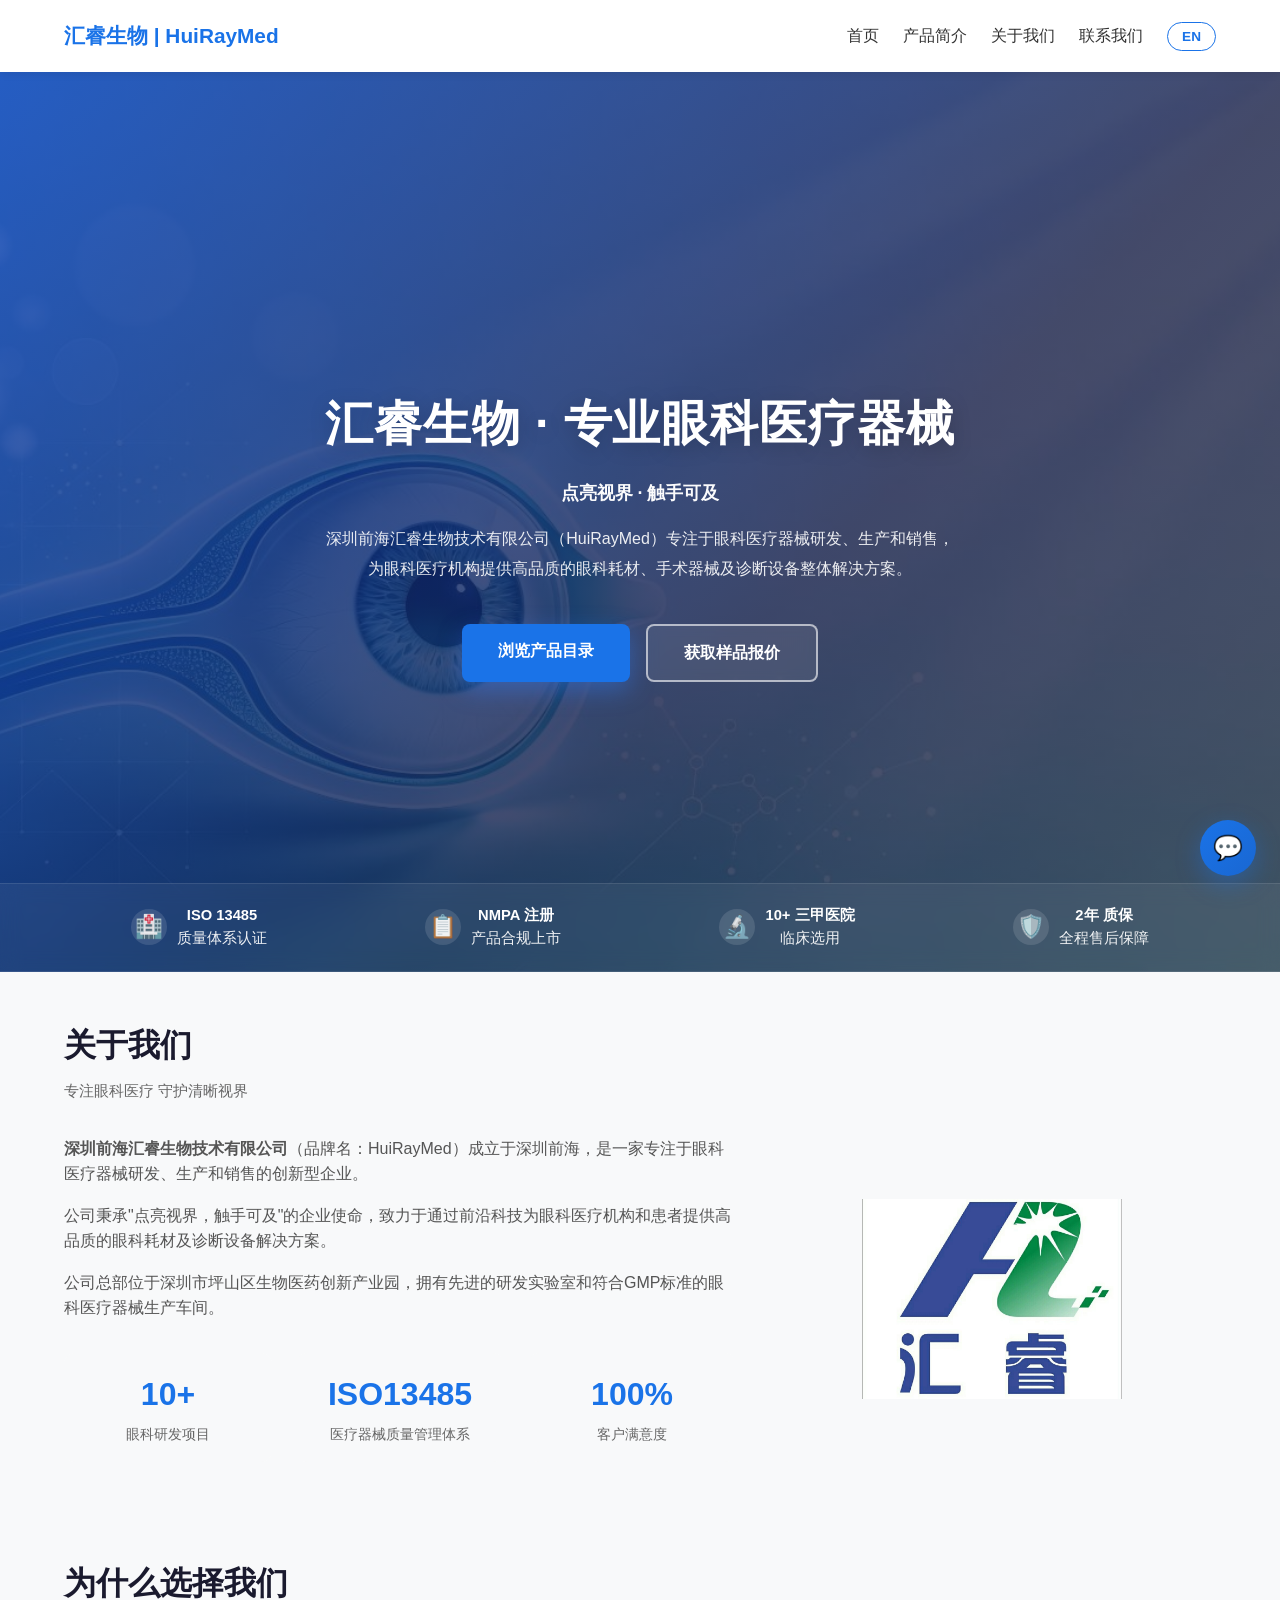
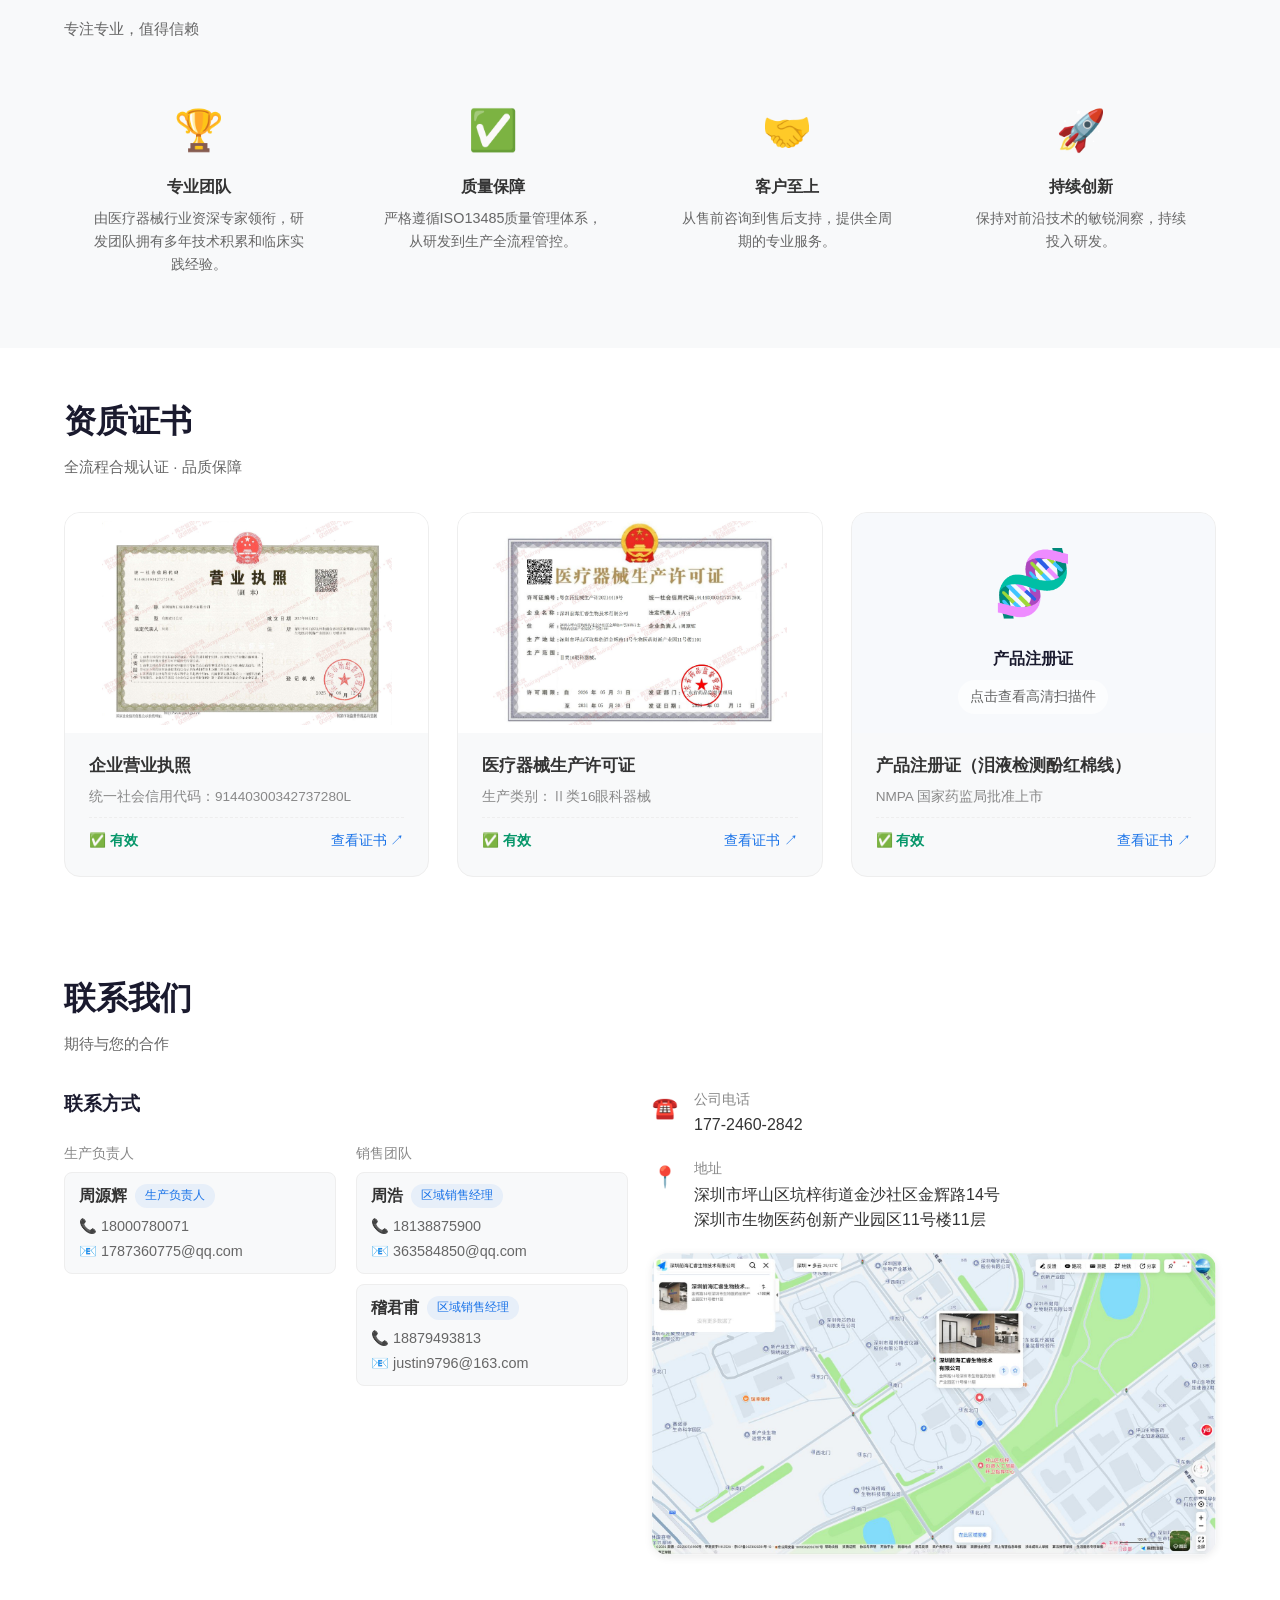
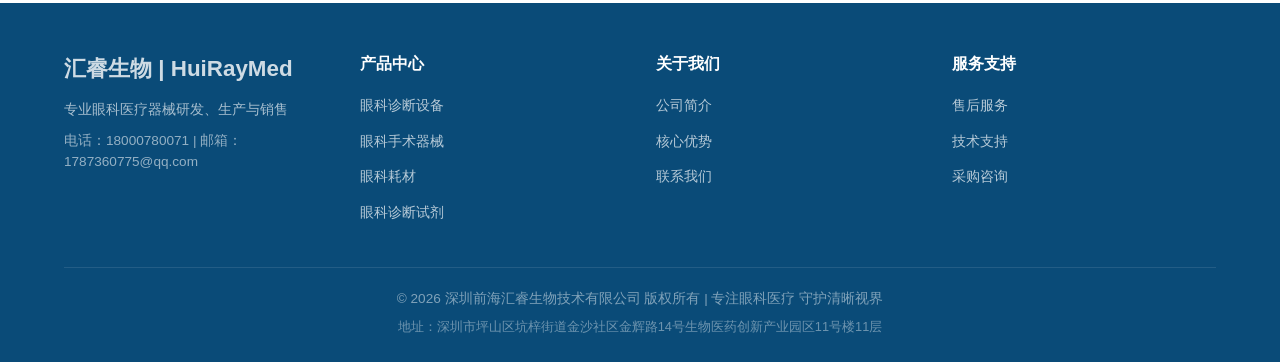
==== commit bd032dd0: "feat: 迁移安全头至 Cloudflare Pages 配置并优化产品页体验 批次3 - 安全头迁移： - 新增 _headers（X-Frame-Options/XSS/Content-Type" ====
--- a/index.html
+++ b/index.html
@@ -18,6 +18,10 @@
     <meta property="og:url" content="https://www.huiraymed.com">
     <meta property="og:type" content="website">
     <meta property="og:site_name" content="汇睿生物">
+    <meta property="og:image" content="https://www.huiraymed.com/images/brand-trademark.jpg">
+    <meta property="og:image:alt" content="汇睿生物 HuiRayMed 品牌商标">
+    <meta name="twitter:card" content="summary_large_image">
+    <meta name="twitter:image" content="https://www.huiraymed.com/images/brand-trademark.jpg">
     
     <script type="application/ld+json">
     {
@@ -26,7 +30,7 @@
       "name": "深圳前海汇睿生物技术有限公司",
       "alternateName": "汇睿生物",
       "url": "https://www.huiraymed.com",
-      "logo": "https://www.huiraymed.com/logo.png",
+      "logo": "https://www.huiraymed.com/images/brand-trademark.jpg",
       "description": "专注于眼科医疗器械研发、生产和销售的创新型企业",
       "industry": "医疗器械",
       "contactPoint": {
@@ -140,7 +144,7 @@
                 </div>
             </div>
 
-            <div class="qual-card" data-image="images/cert-03-medical-device-license.jpg" data-name="医疗器械生产许可证" data-name-en="Medical Device Production License" data-no="许可证编号：粤深食药监械生产许XXXXXXXX号" data-date="有效期至：2028-XX-XX">
+            <div class="qual-card" data-image="images/cert-03-medical-device-license.jpg" data-name="医疗器械生产许可证" data-name-en="Medical Device Production License" data-no="许可证编号：粤食药监械生产许20214419号">
                 <div class="qual-cover">
                     <img src="images/cert-03-medical-device-license.jpg" alt="医疗器械生产许可证扫描件" data-i18n-attr="alt:qual.c2.alt" loading="lazy">
                 </div>
@@ -154,7 +158,7 @@
                 </div>
             </div>
 
-            <div class="qual-card" data-image="images/cert-04-product-registration.pdf?v=p12" data-name="医疗器械产品注册证（泪液检测酚红棉线）" data-name-en="Medical Device Product Registration Certificate (Phenol Red Thread for Lacrimal Detection)" data-no="注册证编号：粤械注准202XXXXXXX" data-date="有效期至：2028-XX-XX">
+            <div class="qual-card" data-image="images/cert-04-product-registration.pdf?v=p12" data-name="医疗器械产品注册证（泪液检测酚红棉线）" data-name-en="Medical Device Product Registration Certificate (Phenol Red Thread for Lacrimal Detection)" data-no="注册证编号：粤械注准20252160803">
                 <div class="qual-cover">
                     <div class="placeholder">
                         <span class="emoji">🧬</span>
@@ -254,11 +258,11 @@
                 <h4 data-i18n="footer.p.t">产品中心</h4>
                 <ul>
                     <li><a href="products.html" data-i18n="footer.p.diag">眼科诊断设备</a></li>
-                    <li><a href="products.html" data-i18n="footer.p.surg">眼科手术器械</a></li>
-                    <li><a href="products.html" data-i18n="footer.p.cons">眼科耗材</a></li>
+                    <li><a href="products.html?cat=surgical" data-i18n="footer.p.surg">眼科手术器械</a></li>
+                    <li><a href="products.html?cat=consumables" data-i18n="footer.p.cons">眼科耗材</a></li>
                     <li><a href="products.html" data-i18n="footer.p.reag">眼科诊断试剂</a></li>
                 </ul>
-            </div>
+                </div>
             <div class="footer-links">
                 <h4 data-i18n="footer.a.t">关于我们</h4>
                 <ul>
@@ -277,7 +281,7 @@
             </div>
         </div>
         <div class="footer-bottom">
-            <p class="copy" data-i18n="footer.copy">&copy; 2025 深圳前海汇睿生物技术有限公司 版权所有 | 专注眼科医疗 守护清晰视界</p>
+            <p class="copy" data-i18n="footer.copy">&copy; 2026 深圳前海汇睿生物技术有限公司 版权所有 | 专注眼科医疗 守护清晰视界</p>
             <p class="address" data-i18n="footer.addr">地址：深圳市坪山区坑梓街道金沙社区金辉路14号生物医药创新产业园区11号楼11层</p>
         </div>
     </div>
@@ -318,6 +322,6 @@
     </div>
 </div>
 
-<script src="script.js?v=p12"></script>
+<script src="script.js?v=p14"></script>
 </body>
 </html>
--- a/style.css
+++ b/style.css
@@ -398,6 +398,24 @@
     gap: 24px;
 }
 
+.no-results {
+    grid-column: 1 / -1;
+    text-align: center;
+    padding: 48px 16px;
+    color: var(--text-muted, #6b7280);
+}
+
+.no-results .emoji {
+    font-size: 2.5rem;
+    display: block;
+    margin-bottom: 12px;
+}
+
+.no-results p {
+    margin: 0;
+    font-size: 1rem;
+}
+
 .product-card {
     background: var(--bg-secondary);
     padding: 24px;
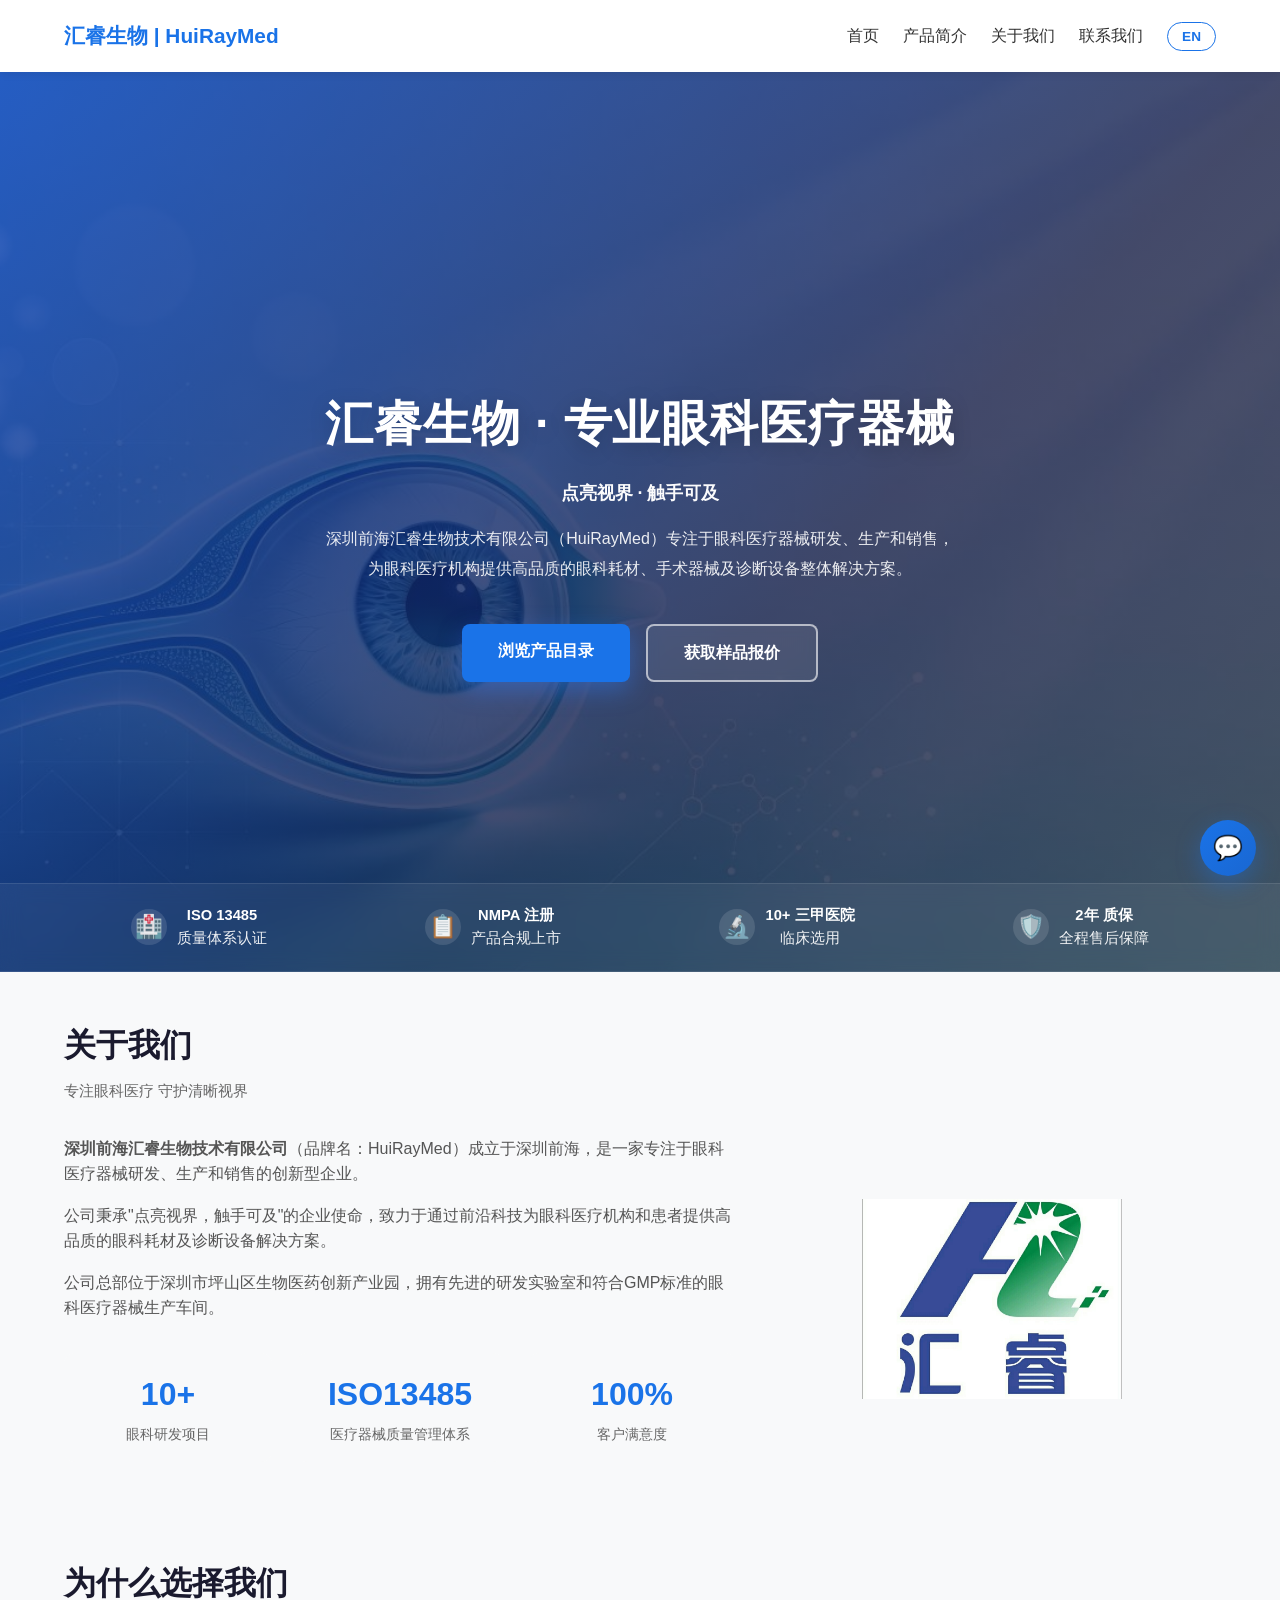
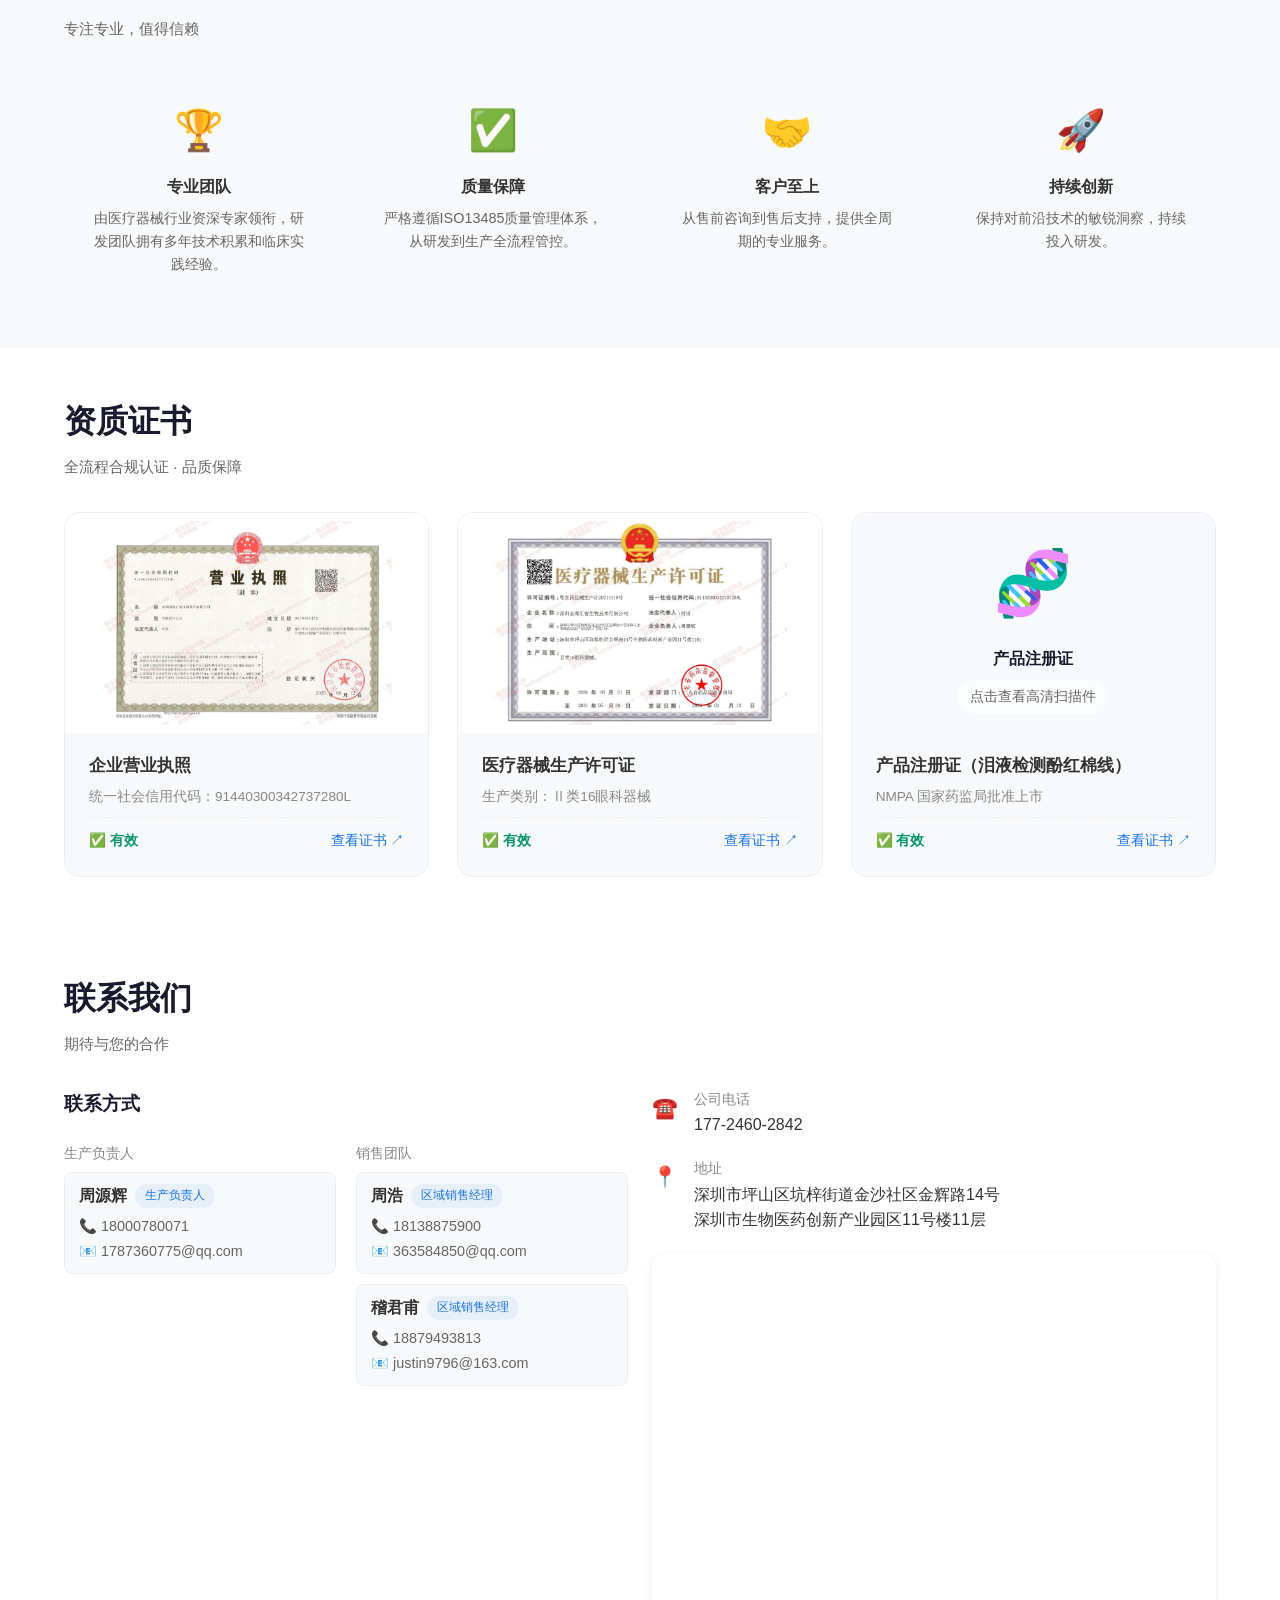
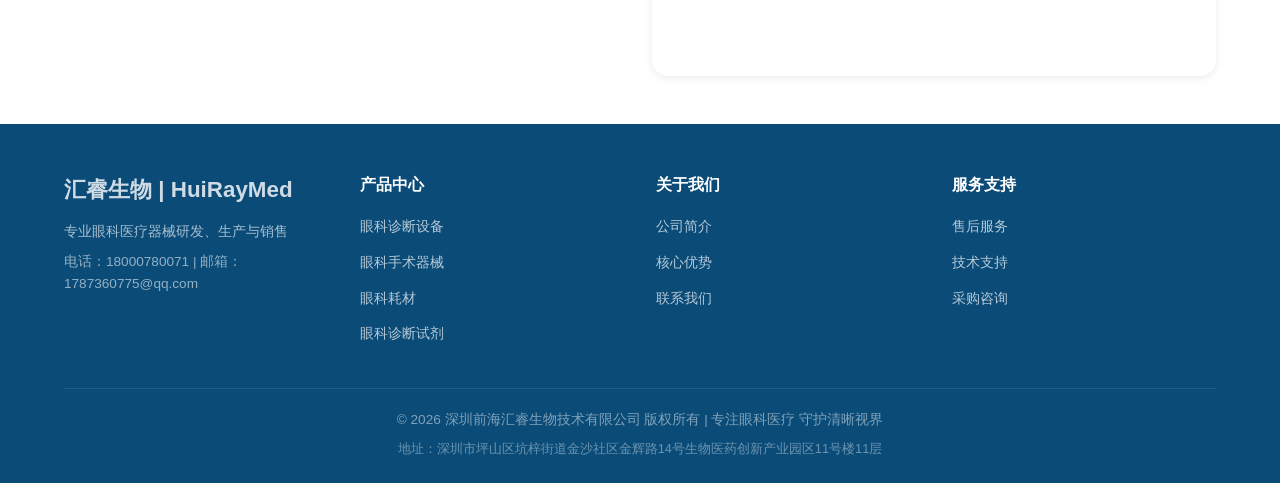
==== commit be7c2127: "feat: 地图卡片改为高德交互式嵌入地图 - 静态地图图片替换为高德 URI marker iframe（可缩放平移+导航） - 坐标来源：环评报告金辉路14号生物医药创新产业园 (114.4107" ====
--- a/index.html
+++ b/index.html
@@ -51,7 +51,7 @@
     }
     </script>
     
-    <link rel="stylesheet" href="style.css?v=p11">
+    <link rel="stylesheet" href="style.css?v=p14">
 </head>
 <body>
 <header>
@@ -237,9 +237,7 @@
                 <div class="item"><div class="icon">☎️</div><div><div class="label" data-i18n="contact.company.lbl">公司电话</div><div class="value"><a href="tel:17724602842">177-2460-2842</a></div></div></div>
                 <div class="item"><div class="icon">📍</div><div><div class="label" data-i18n="contact.addr.lbl">地址</div><div class="value" data-i18n-html="contact.addr.val">深圳市坪山区坑梓街道金沙社区金辉路14号<br>深圳市生物医药创新产业园区11号楼11层</div></div></div>
             <div class="contact-map">
-                <a href="https://uri.amap.com/search?keyword=深圳前海汇睿生物技术有限公司" target="_blank" rel="noopener noreferrer" class="contact-map-link">
-                    <img src="images/contact-map.jpg" alt="公司位置地图（高德地图）" data-i18n-attr="alt:contact.map.alt" loading="lazy">
-                </a>
+                <iframe src="https://uri.amap.com/marker?position=114.410758,22.742821&name=%E6%B1%87%E7%9D%BF%E7%94%9F%E7%89%A9%20HuiRayMed&src=huiraymed&coordinate=gcj02&callnative=1" title="公司位置地图（高德地图）" data-i18n-attr="title:contact.map.alt" loading="lazy" referrerpolicy="no-referrer"></iframe>
             </div>
             </div>
         </div>
@@ -300,19 +298,24 @@
     <div class="chat-body">
         <form id="contactForm" action="mailto:1787360775@qq.com" method="post" enctype="text/plain">
             <div class="form-group">
-                <input type="text" name="name" placeholder="您的姓名" data-i18n-attr="placeholder:contact.form.name" required>
-            </div>
-            <div class="form-group">
-                <input type="tel" name="phone" placeholder="联系电话" data-i18n-attr="placeholder:contact.form.phone" required>
-            </div>
-            <div class="form-group">
-                <input type="email" name="email" placeholder="电子邮箱" data-i18n-attr="placeholder:contact.form.email">
-            </div>
-            <div class="form-group">
-                <input type="text" name="company" placeholder="公司名称" data-i18n-attr="placeholder:contact.form.company">
-            </div>
-            <div class="form-group">
-                <textarea name="message" placeholder="留言内容" data-i18n-attr="placeholder:contact.form.msg" rows="4" required></textarea>
+                <label for="formName" class="sr-only" data-i18n="contact.form.name">您的姓名</label>
+                <input type="text" id="formName" name="name" placeholder="您的姓名" data-i18n-attr="placeholder:contact.form.name" required>
+            </div>
+            <div class="form-group">
+                <label for="formPhone" class="sr-only" data-i18n="contact.form.phone">联系电话</label>
+                <input type="tel" id="formPhone" name="phone" placeholder="联系电话" data-i18n-attr="placeholder:contact.form.phone" required>
+            </div>
+            <div class="form-group">
+                <label for="formEmail" class="sr-only" data-i18n="contact.form.email">电子邮箱</label>
+                <input type="email" id="formEmail" name="email" placeholder="电子邮箱" data-i18n-attr="placeholder:contact.form.email">
+            </div>
+            <div class="form-group">
+                <label for="formCompany" class="sr-only" data-i18n="contact.form.company">公司名称</label>
+                <input type="text" id="formCompany" name="company" placeholder="公司名称" data-i18n-attr="placeholder:contact.form.company">
+            </div>
+            <div class="form-group">
+                <label for="formMessage" class="sr-only" data-i18n="contact.form.msg">留言内容</label>
+                <textarea id="formMessage" name="message" placeholder="留言内容" data-i18n-attr="placeholder:contact.form.msg" rows="4" required></textarea>
             </div>
             <button type="submit" class="btn btn-primary" data-i18n="contact.form.submit">提交留言</button>
         </form>
@@ -322,6 +325,6 @@
     </div>
 </div>
 
-<script src="script.js?v=p14"></script>
+<script src="script.js?v=p15"></script>
 </body>
 </html>
--- a/style.css
+++ b/style.css
@@ -28,6 +28,18 @@
     padding: 0;
 }
 
+.sr-only {
+    position: absolute;
+    width: 1px;
+    height: 1px;
+    padding: 0;
+    margin: -1px;
+    overflow: hidden;
+    clip: rect(0, 0, 0, 0);
+    white-space: nowrap;
+    border: 0;
+}
+
 html {
     scroll-behavior: smooth;
 }
@@ -630,33 +642,16 @@
 .contact-map {
     border-radius: var(--radius-lg);
     overflow: hidden;
-    cursor: pointer;
     box-shadow: var(--shadow-sm);
-    transition: transform 0.3s ease, box-shadow 0.3s ease;
-}
-
-.contact-map:hover {
-    transform: scale(1.02);
-    box-shadow: var(--shadow-md);
-}
-
-.contact-map a {
+    min-height: 260px;
+    aspect-ratio: 4 / 3;
+}
+
+.contact-map iframe {
     display: block;
     width: 100%;
     height: 100%;
-    text-decoration: none;
-}
-
-.contact-map img {
-    display: block;
-    width: 100%;
-    height: 100%;
-    object-fit: cover;
-}
-
-.contact-map-link {
-    text-decoration: none;
-    color: inherit;
+    border: 0;
 }
 
 footer {
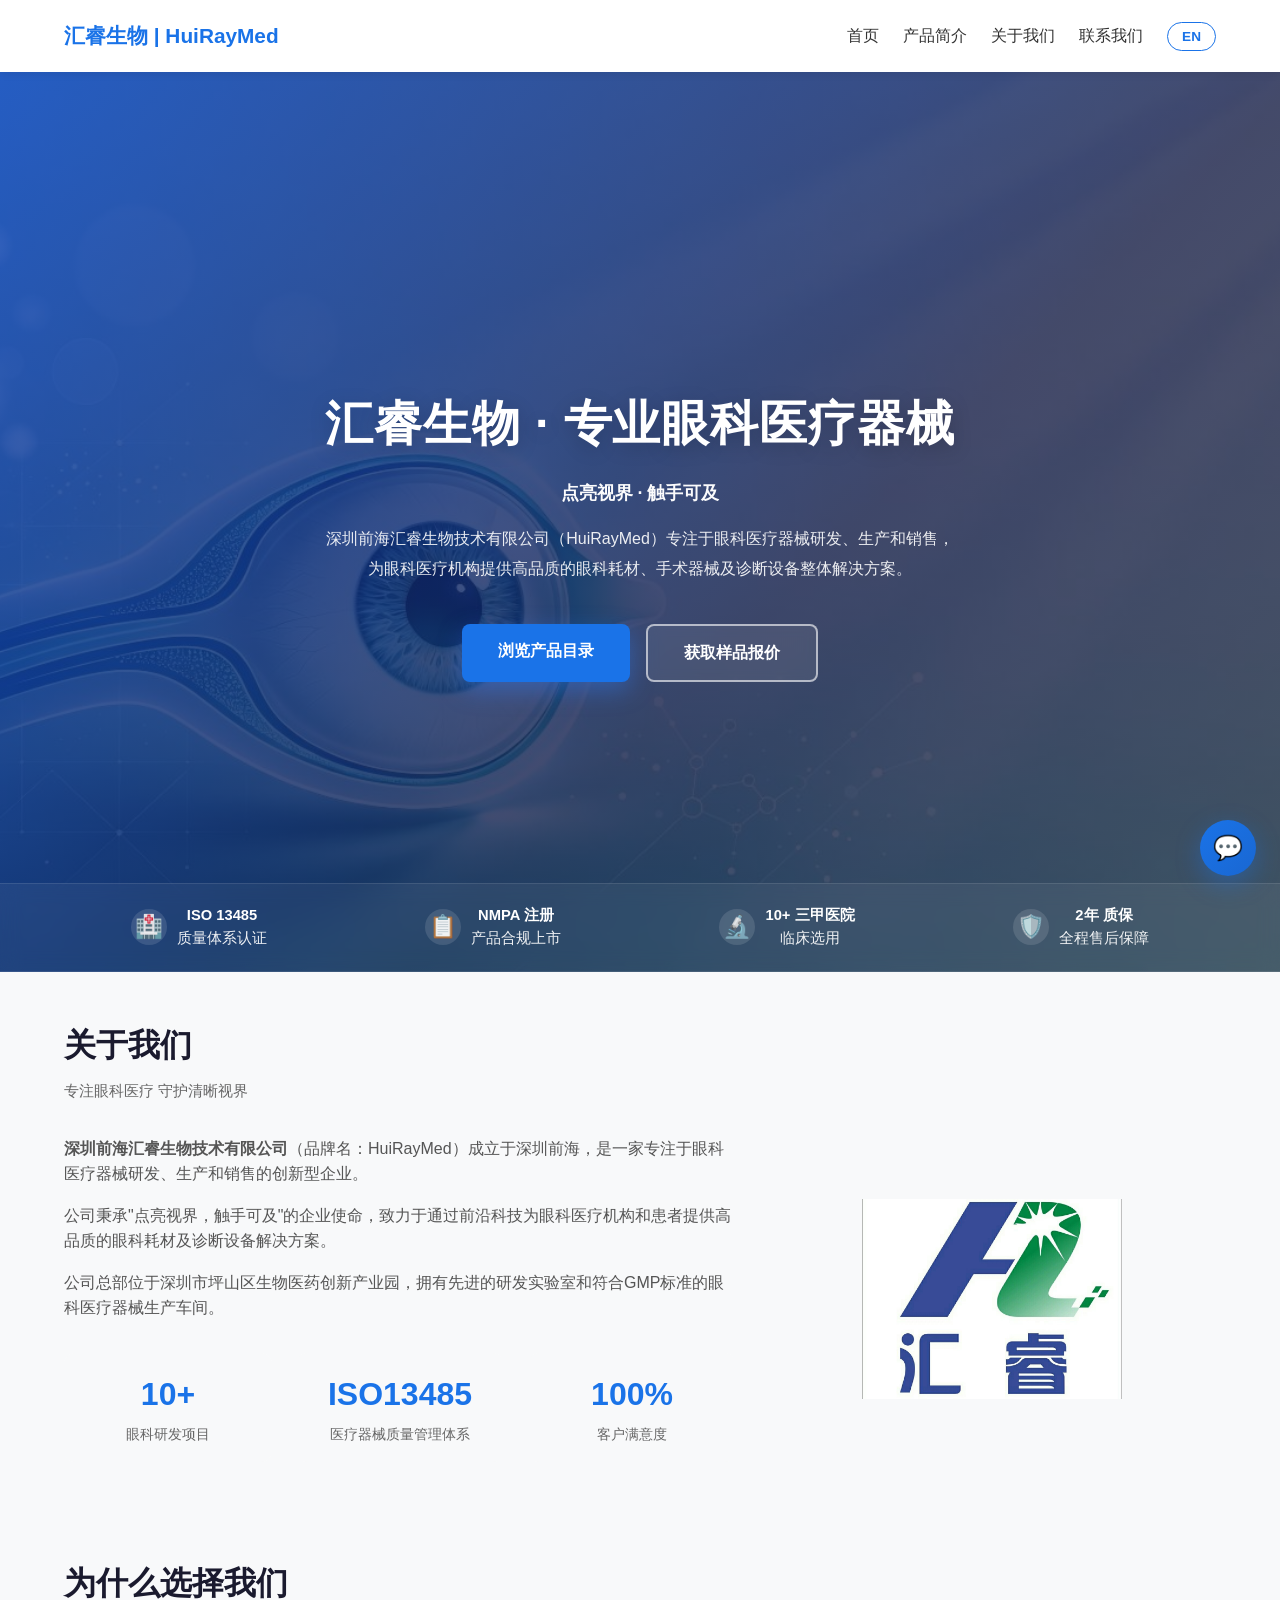
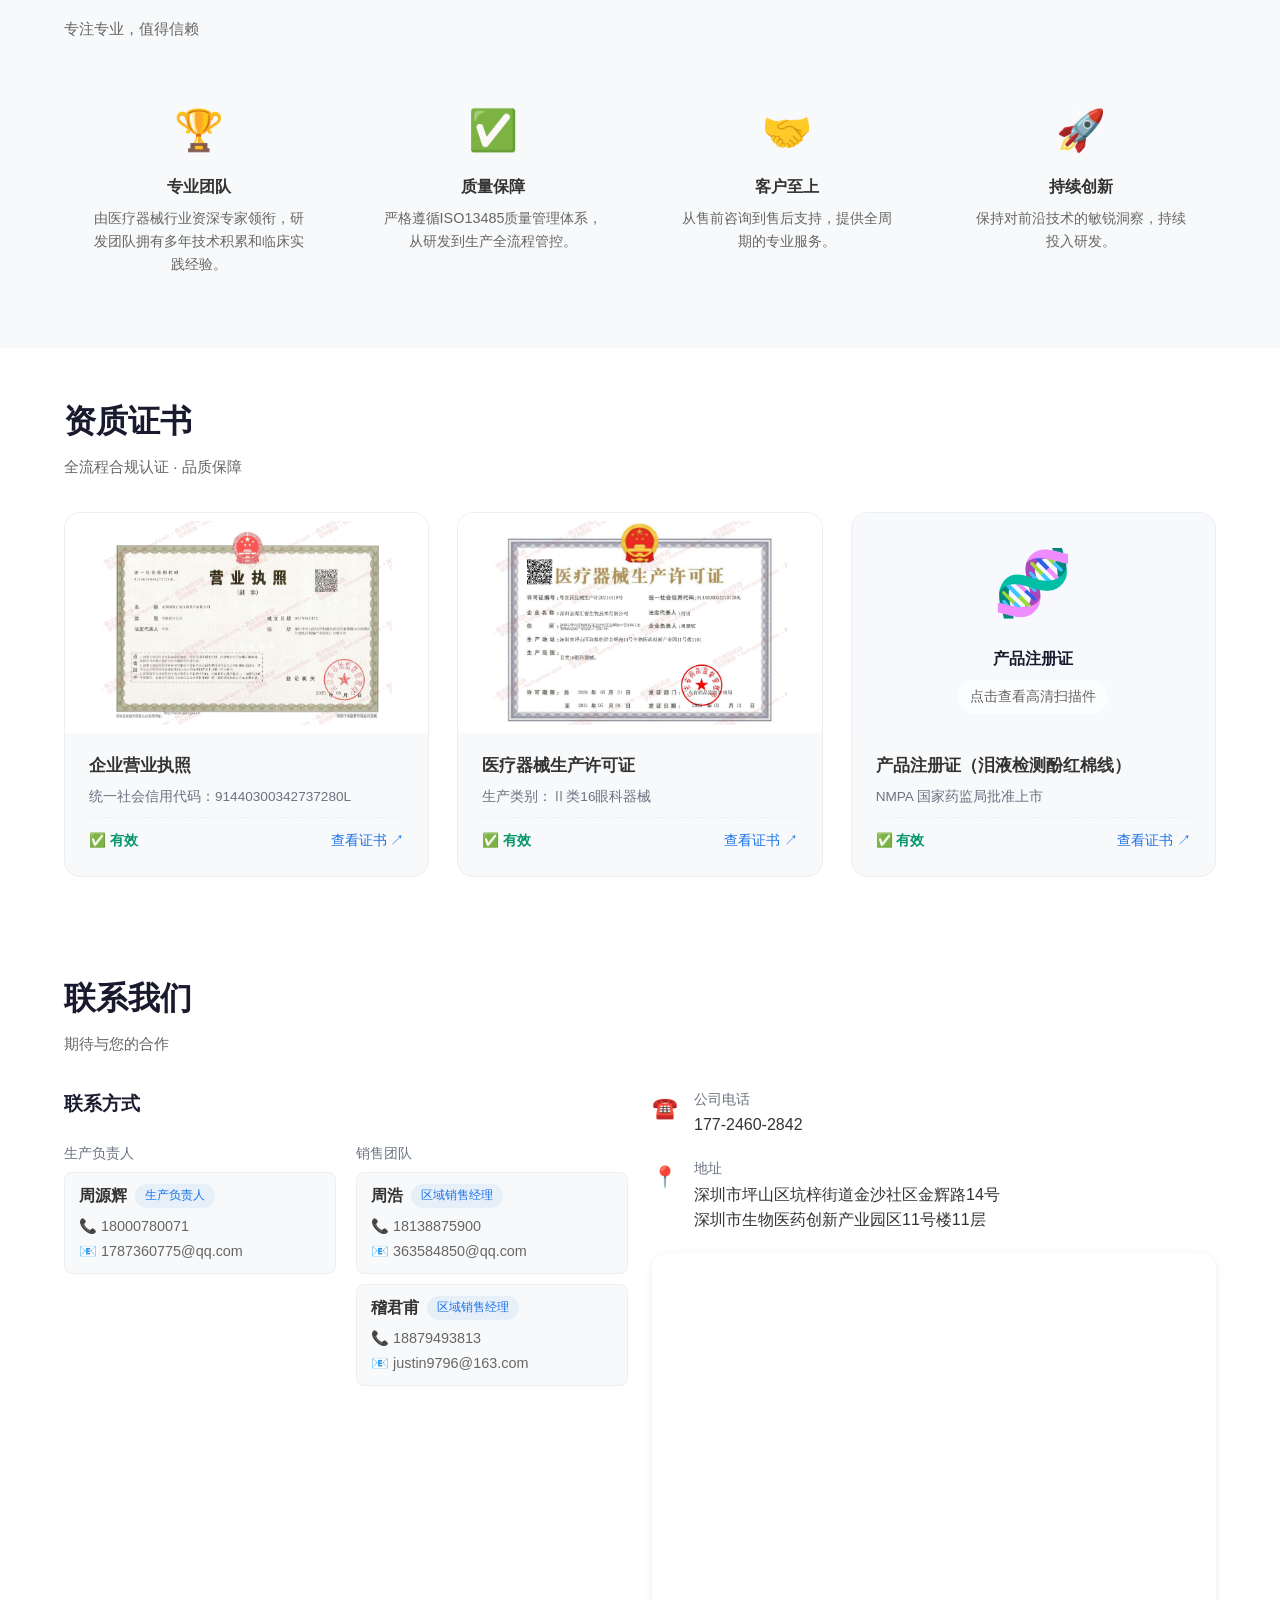
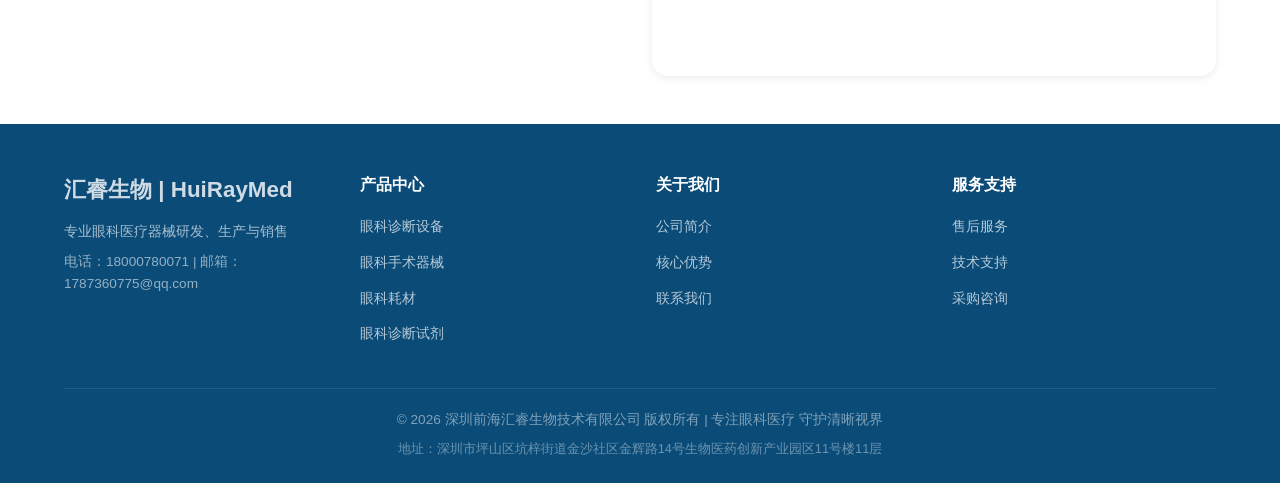
==== commit 846d8a4b: "fix(ui): 落地 UICraft 审计 P1 修复（a11y/对比度/样式系统统一） - i18n: zh 字典补 search.empty 键，修复中文搜索空态显示原始键名（线上实测复现） -" ====
--- a/index.html
+++ b/index.html
@@ -7,21 +7,21 @@
     <meta name="description" content="深圳前海汇睿生物技术有限公司（HuiRayMed）专注于眼科医疗器械研发、生产和销售，提供高品质眼科耗材及诊断设备，点亮视界，触手可及。">
     <meta name="keywords" content="汇睿生物,HuiRayMed,眼科医疗器械,眼科耗材,深圳医疗器械,眼科诊断设备,眼科手术器械">
     <meta name="author" content="深圳前海汇睿生物技术有限公司">
-    <link rel="canonical" href="https://www.huiraymed.com">
-    <link rel="alternate" hreflang="zh" href="https://www.huiraymed.com/">
-    <link rel="alternate" hreflang="en" href="https://www.huiraymed.com/?lang=en">
-    <link rel="alternate" hreflang="x-default" href="https://www.huiraymed.com/">
+    <link rel="canonical" href="https://huiraymed.com">
+    <link rel="alternate" hreflang="zh" href="https://huiraymed.com/">
+    <link rel="alternate" hreflang="en" href="https://huiraymed.com/?lang=en">
+    <link rel="alternate" hreflang="x-default" href="https://huiraymed.com/">
     <link rel="icon" href="data:image/svg+xml,<svg xmlns='http://www.w3.org/2000/svg' viewBox='0 0 100 100'><text y='.9em' font-size='90'>👁️</text></svg>" type="image/svg+xml">
     
     <meta property="og:title" content="汇睿生物 - 深圳前海汇睿生物技术有限公司 | 眼科医疗器械">
     <meta property="og:description" content="深圳前海汇睿生物技术有限公司（HuiRayMed）专注于眼科医疗器械研发、生产和销售，提供高品质眼科耗材及诊断设备。">
-    <meta property="og:url" content="https://www.huiraymed.com">
+    <meta property="og:url" content="https://huiraymed.com">
     <meta property="og:type" content="website">
     <meta property="og:site_name" content="汇睿生物">
-    <meta property="og:image" content="https://www.huiraymed.com/images/brand-trademark.jpg">
+    <meta property="og:image" content="https://huiraymed.com/images/brand-trademark.jpg">
     <meta property="og:image:alt" content="汇睿生物 HuiRayMed 品牌商标">
     <meta name="twitter:card" content="summary_large_image">
-    <meta name="twitter:image" content="https://www.huiraymed.com/images/brand-trademark.jpg">
+    <meta name="twitter:image" content="https://huiraymed.com/images/brand-trademark.jpg">
     
     <script type="application/ld+json">
     {
@@ -29,8 +29,8 @@
       "@type": "Organization",
       "name": "深圳前海汇睿生物技术有限公司",
       "alternateName": "汇睿生物",
-      "url": "https://www.huiraymed.com",
-      "logo": "https://www.huiraymed.com/images/brand-trademark.jpg",
+      "url": "https://huiraymed.com",
+      "logo": "https://huiraymed.com/images/brand-trademark.jpg",
       "description": "专注于眼科医疗器械研发、生产和销售的创新型企业",
       "industry": "医疗器械",
       "contactPoint": {
@@ -51,7 +51,7 @@
     }
     </script>
     
-    <link rel="stylesheet" href="style.css?v=p14">
+    <link rel="stylesheet" href="style.css?v=p15">
 </head>
 <body>
 <header>
@@ -181,10 +181,10 @@
 </section>
 
 <!-- 证书大图预览弹窗 -->
-<div class="preview-modal" id="certModal">
-    <span class="pm-close" id="certClose">&times;</span>
-    <div class="pm-nav pm-prev" id="certPrev">‹</div>
-    <div class="pm-nav pm-next" id="certNext">›</div>
+<div class="preview-modal" id="certModal" role="dialog" aria-modal="true" aria-labelledby="certTitle">
+    <button type="button" class="pm-close" id="certClose" aria-label="关闭" data-i18n-attr="aria-label:chat.close">&times;</button>
+    <button type="button" class="pm-nav pm-prev" id="certPrev" aria-label="上一张" data-i18n-attr="aria-label:cm.prev">‹</button>
+    <button type="button" class="pm-nav pm-next" id="certNext" aria-label="下一张" data-i18n-attr="aria-label:cm.next">›</button>
     <div class="pm-content">
         <div class="pm-title" id="certTitle" data-i18n="cm.title">资质证书预览</div>
         <div class="pm-image-wrap">
@@ -237,7 +237,7 @@
                 <div class="item"><div class="icon">☎️</div><div><div class="label" data-i18n="contact.company.lbl">公司电话</div><div class="value"><a href="tel:17724602842">177-2460-2842</a></div></div></div>
                 <div class="item"><div class="icon">📍</div><div><div class="label" data-i18n="contact.addr.lbl">地址</div><div class="value" data-i18n-html="contact.addr.val">深圳市坪山区坑梓街道金沙社区金辉路14号<br>深圳市生物医药创新产业园区11号楼11层</div></div></div>
             <div class="contact-map">
-                <iframe src="https://uri.amap.com/marker?position=114.410758,22.742821&name=%E6%B1%87%E7%9D%BF%E7%94%9F%E7%89%A9%20HuiRayMed&src=huiraymed&coordinate=gcj02&callnative=1" title="公司位置地图（高德地图）" data-i18n-attr="title:contact.map.alt" loading="lazy" referrerpolicy="no-referrer"></iframe>
+                <iframe src="https://ditu.amap.com/ssr/embed/place?id=B0KROMM7SG&name=%E6%B7%B1%E5%9C%B3%E5%89%8D%E6%B5%B7%E6%B1%87%E7%9D%BF%E7%94%9F%E7%89%A9%E6%8A%80%E6%9C%AF%E6%9C%89%E9%99%90%E5%85%AC%E5%8F%B8&lng=114.404544&lat=22.736307&address=%E9%87%91%E8%BE%89%E8%B7%AF14%E5%8F%B7%E6%B7%B1%E5%9C%B3%E5%B8%82%E7%94%9F%E7%89%A9%E5%8C%BB%E8%8D%AF%E5%88%9B%E6%96%B0%E4%BA%A7%E4%B8%9A%E5%9B%AD%E5%8C%BA11%E5%8F%B7%E6%A5%BC11%E5%B1%82&zoom=16&source=poi_detail&platform=pc" title="公司位置地图（高德地图）" data-i18n-attr="title:contact.map.alt" loading="lazy" allowfullscreen referrerpolicy="no-referrer"></iframe>
             </div>
             </div>
         </div>
@@ -325,6 +325,6 @@
     </div>
 </div>
 
-<script src="script.js?v=p15"></script>
+<script src="script.js?v=p17"></script>
 </body>
 </html>
--- a/style.css
+++ b/style.css
@@ -7,7 +7,7 @@
     --text-secondary: #333;
     --text-muted: #555;
     --text-light: #666;
-    --text-faint: #888;
+    --text-faint: #6b7280;
     --bg-primary: #f8f9fa;
     --bg-secondary: #fff;
     --border-color: #eee;
@@ -18,6 +18,7 @@
     --radius-md: 12px;
     --radius-lg: 16px;
     --r-full: 9999px;
+    --footer-bg: #0a4b78;
     --ease-out: cubic-bezier(.16,1,.3,1);
     --tr-base: 300ms var(--ease-out);
 }
@@ -406,8 +407,8 @@
 
 .products-grid {
     display: grid;
-    grid-template-columns: repeat(4, 1fr);
-    gap: 24px;
+    grid-template-columns: repeat(2, 1fr);
+    gap: 32px;
 }
 
 .no-results {
@@ -430,40 +431,39 @@
 
 .product-card {
     background: var(--bg-secondary);
-    padding: 24px;
-    border-radius: var(--radius-md);
-    box-shadow: var(--shadow-md);
-    text-align: center;
-    transition: all 0.3s ease;
+    border-radius: var(--radius-lg);
+    box-shadow: 0 4px 20px rgba(0, 0, 0, 0.08);
+    overflow: hidden;
+    transition: transform 0.3s;
+}
+
+.product-card:hover {
+    transform: translateY(-8px);
 }
 
 .product-card .product-image {
-    position: relative;
-    width: 100%;
-    aspect-ratio: 4 / 3;
-    background: linear-gradient(135deg, #eaf2ff 0%, #f6f9ff 100%);
-    border-radius: var(--radius-sm);
-    overflow: hidden;
-    margin-bottom: 20px;
-    cursor: pointer;
+    height: 200px;
+    background: linear-gradient(135deg, #f0f4ff 0%, #e8f0fe 100%);
     display: flex;
     align-items: center;
     justify-content: center;
     font-size: 4rem;
-    color: rgba(26, 115, 232, 0.55);
-}
+    cursor: pointer;
+    position: relative;
+}
+
 .product-card .product-image img {
-    position: absolute;
-    inset: 0;
-    width: 100%;
-    height: 100%;
-    object-fit: cover;
-    display: block;
-    transition: transform 0.5s var(--ease-out);
-}
+    max-width: 100%;
+    max-height: 180px;
+    object-fit: contain;
+    border-radius: var(--radius-sm);
+    transition: transform 0.3s;
+}
+
 .product-card .product-image:hover img {
-    transform: scale(1.06);
-}
+    transform: scale(1.05);
+}
+
 .product-card .product-image .img-fallback {
     position: absolute;
     inset: 0;
@@ -471,49 +471,94 @@
     align-items: center;
     justify-content: center;
 }
+
 .product-card .product-image .zoom-hint {
     position: absolute;
-    left: 0;
-    right: 0;
-    bottom: 0;
-    padding: 10px 14px;
-    font-size: 0.85rem;
-    color: #fff;
-    background: linear-gradient(0deg, rgba(0,0,0,0.55), rgba(0,0,0,0));
+    bottom: 8px;
+    right: 8px;
+    background: rgba(0, 0, 0, 0.5);
+    color: #fff;
+    font-size: 0.75rem;
+    padding: 4px 8px;
+    border-radius: 4px;
+    opacity: 0;
+    transition: opacity 0.3s;
+}
+
+.product-card .product-image:hover .zoom-hint {
+    opacity: 1;
+}
+
+.product-card .product-info {
+    padding: 24px;
+}
+
+.product-card .product-info h3 {
+    font-size: 1.3rem;
+    color: var(--text-secondary);
+    margin-bottom: 12px;
+}
+
+.product-card .product-info .subtitle {
+    color: var(--text-light);
+    font-size: 0.9rem;
+    margin-bottom: 16px;
+}
+
+.product-card .product-info .description {
+    color: var(--text-muted);
+    margin-bottom: 16px;
+    line-height: 1.8;
+}
+
+.product-card .product-info .specs {
+    background: var(--bg-primary);
+    border-radius: var(--radius-sm);
+    padding: 16px;
+    margin-bottom: 16px;
+}
+
+.product-card .product-info .specs h4 {
+    font-size: 0.95rem;
+    color: var(--text-secondary);
+    margin-bottom: 12px;
+}
+
+.product-card .product-info .spec-item {
+    display: flex;
+    justify-content: space-between;
+    padding: 8px 0;
+    border-bottom: 1px solid var(--border-color);
+}
+
+.product-card .product-info .spec-item:last-child {
+    border-bottom: none;
+}
+
+.product-card .product-info .spec-label {
+    color: var(--text-light);
+    font-size: 0.9rem;
+}
+
+.product-card .product-info .spec-value {
+    color: var(--text-secondary);
+    font-weight: 500;
+    font-size: 0.9rem;
+}
+
+.products-grid .btn-primary {
+    padding: 12px 32px;
+}
+
+.back-link {
+    display: block;
     text-align: center;
-    transform: translateY(20%);
-    opacity: 0;
-    transition: all var(--tr-base);
-}
-.product-card .product-image:hover .zoom-hint {
-    transform: translateY(0);
-    opacity: 1;
-}
-
-.product-card .icon {
-    font-size: 3rem;
-    margin-bottom: 16px;
-}
-
-.product-card h3 {
-    margin-bottom: 8px;
-    color: var(--text-secondary);
-}
-
-.product-card p {
-    font-size: 0.9rem;
     color: var(--text-light);
-}
-
-.product-link {
-    text-decoration: none;
-    color: inherit;
-    display: block;
-}
-
-.product-link:hover .product-card {
-    transform: translateY(-4px);
-    box-shadow: var(--shadow-lg);
+    margin-top: 32px;
+}
+
+.back-link:hover {
+    color: var(--primary-color);
 }
 
 .why-grid {
@@ -655,18 +700,18 @@
 }
 
 footer {
-    background: #0a4b78;
+    background: var(--footer-bg);
     color: rgba(255, 255, 255, 0.8);
     padding: 48px 0 24px;
     text-align: left;
 }
 
 footer .footer-content {
-    display: grid !important;
-    grid-template-columns: repeat(4, 1fr) !important;
+    display: grid;
+    grid-template-columns: repeat(4, 1fr);
     gap: 32px;
     margin-bottom: 32px;
-    text-align: left !important;
+    text-align: left;
 }
 
 footer .footer-brand .brand {
@@ -989,7 +1034,10 @@
         grid-template-columns: 1fr;
     }
 
-    .products-grid,
+    .products-grid {
+        grid-template-columns: 1fr;
+    }
+
     .why-grid {
         grid-template-columns: repeat(2, 1fr);
     }
@@ -1004,7 +1052,7 @@
     }
 
     .category-tabs .tab {
-        padding: 8px 16px;
+        padding: 10px 20px;
         font-size: 0.85rem;
     }
 
@@ -1232,6 +1280,9 @@
     cursor: pointer;
     line-height: 1;
     opacity: 0.8;
+    background: transparent;
+    border: none;
+    padding: 4px 8px;
     transition: opacity var(--tr-base);
 }
 
@@ -1245,6 +1296,7 @@
     transform: translateY(-50%);
     width: 48px;
     height: 48px;
+    border: none;
     border-radius: var(--r-full);
     background: rgba(255, 255, 255, 0.1);
     color: #fff;
@@ -1376,6 +1428,7 @@
     right: 16px;
     width: 40px;
     height: 40px;
+    border: none;
     border-radius: var(--r-full);
     background: rgba(255, 255, 255, 0.15);
     color: #fff;
